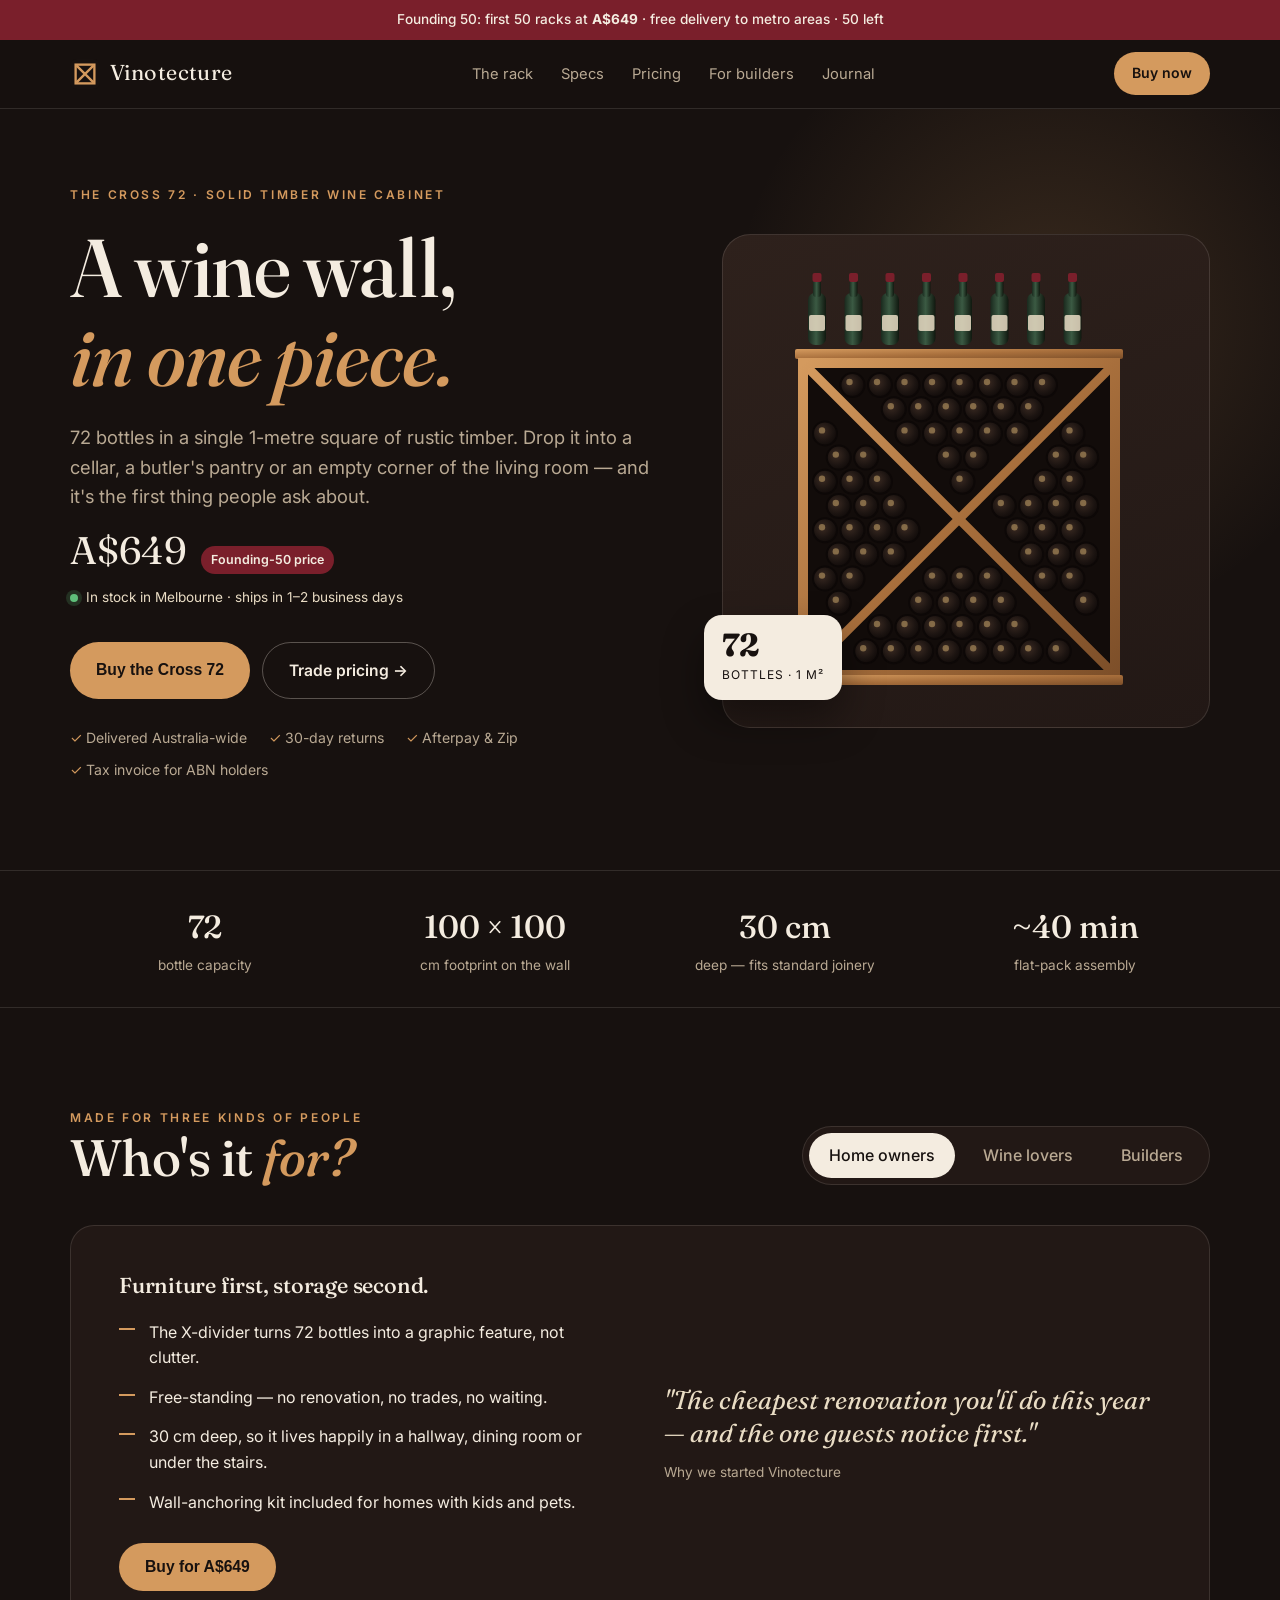
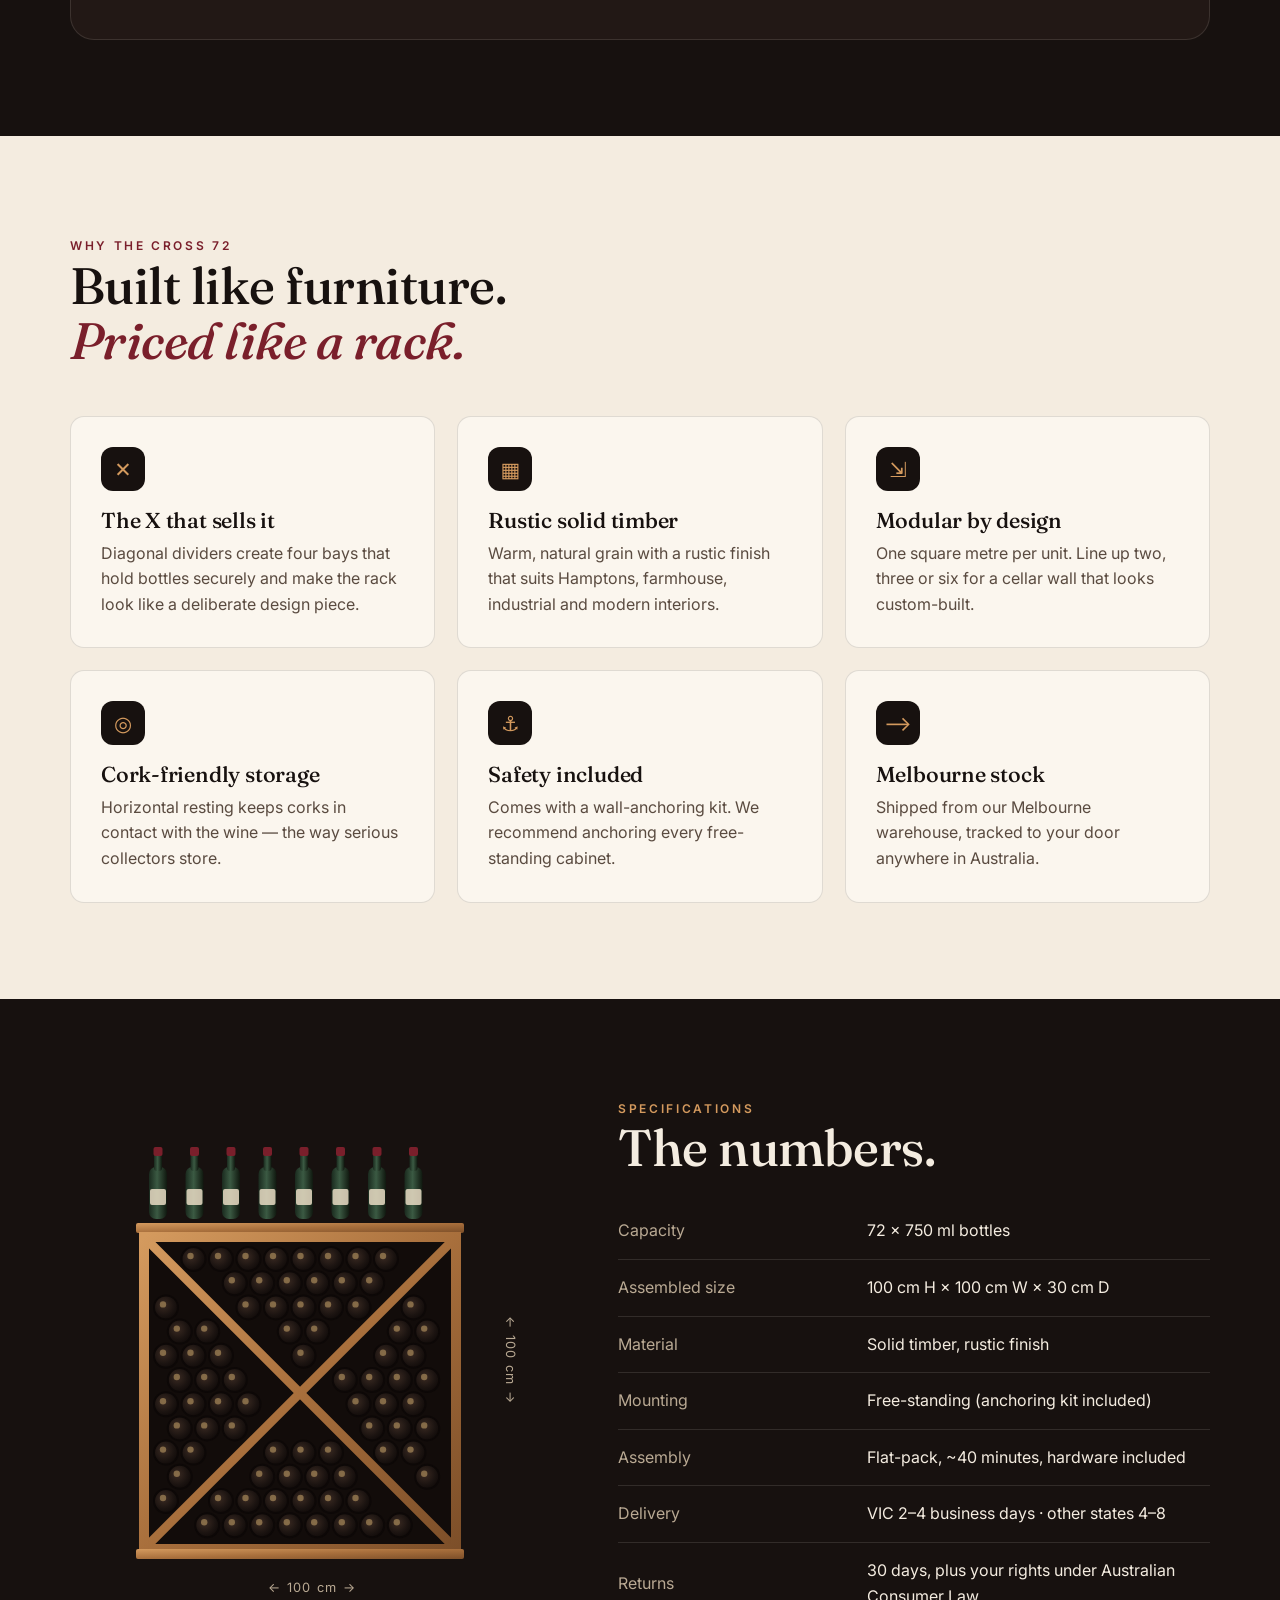
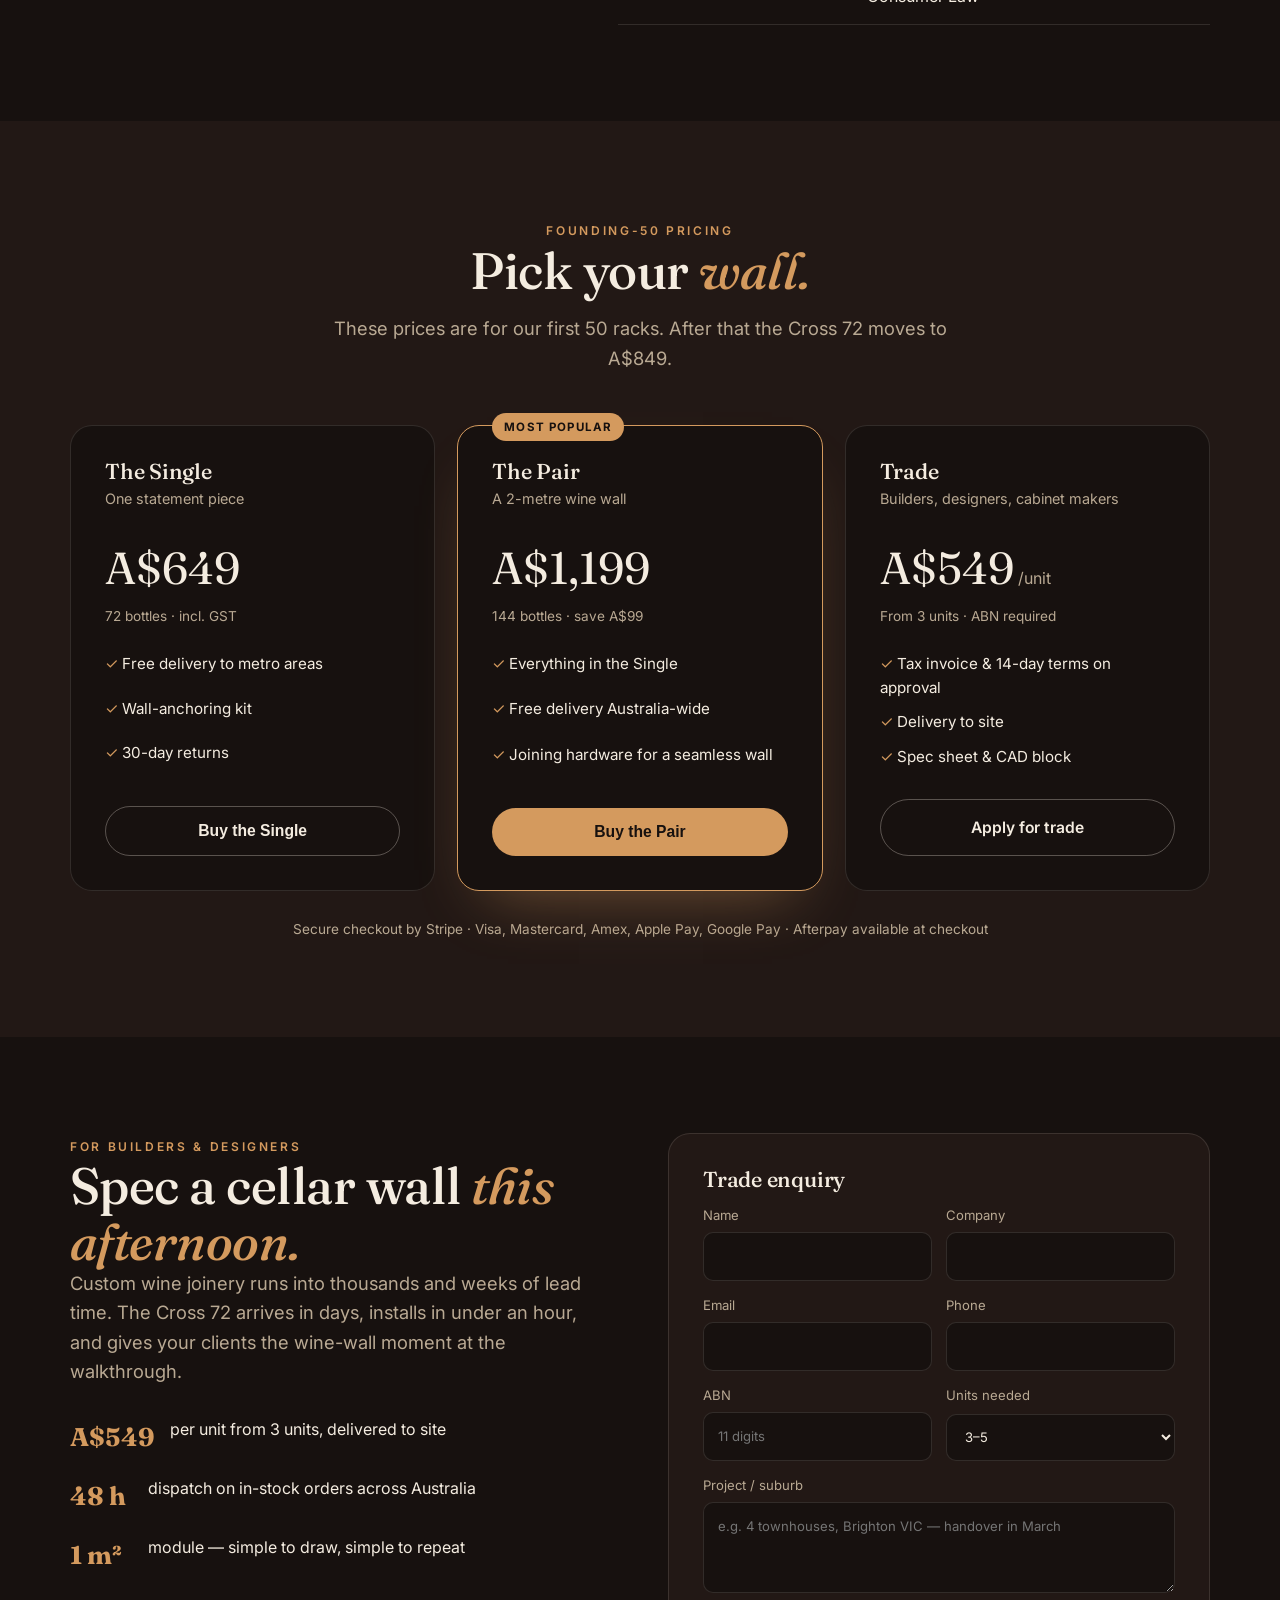
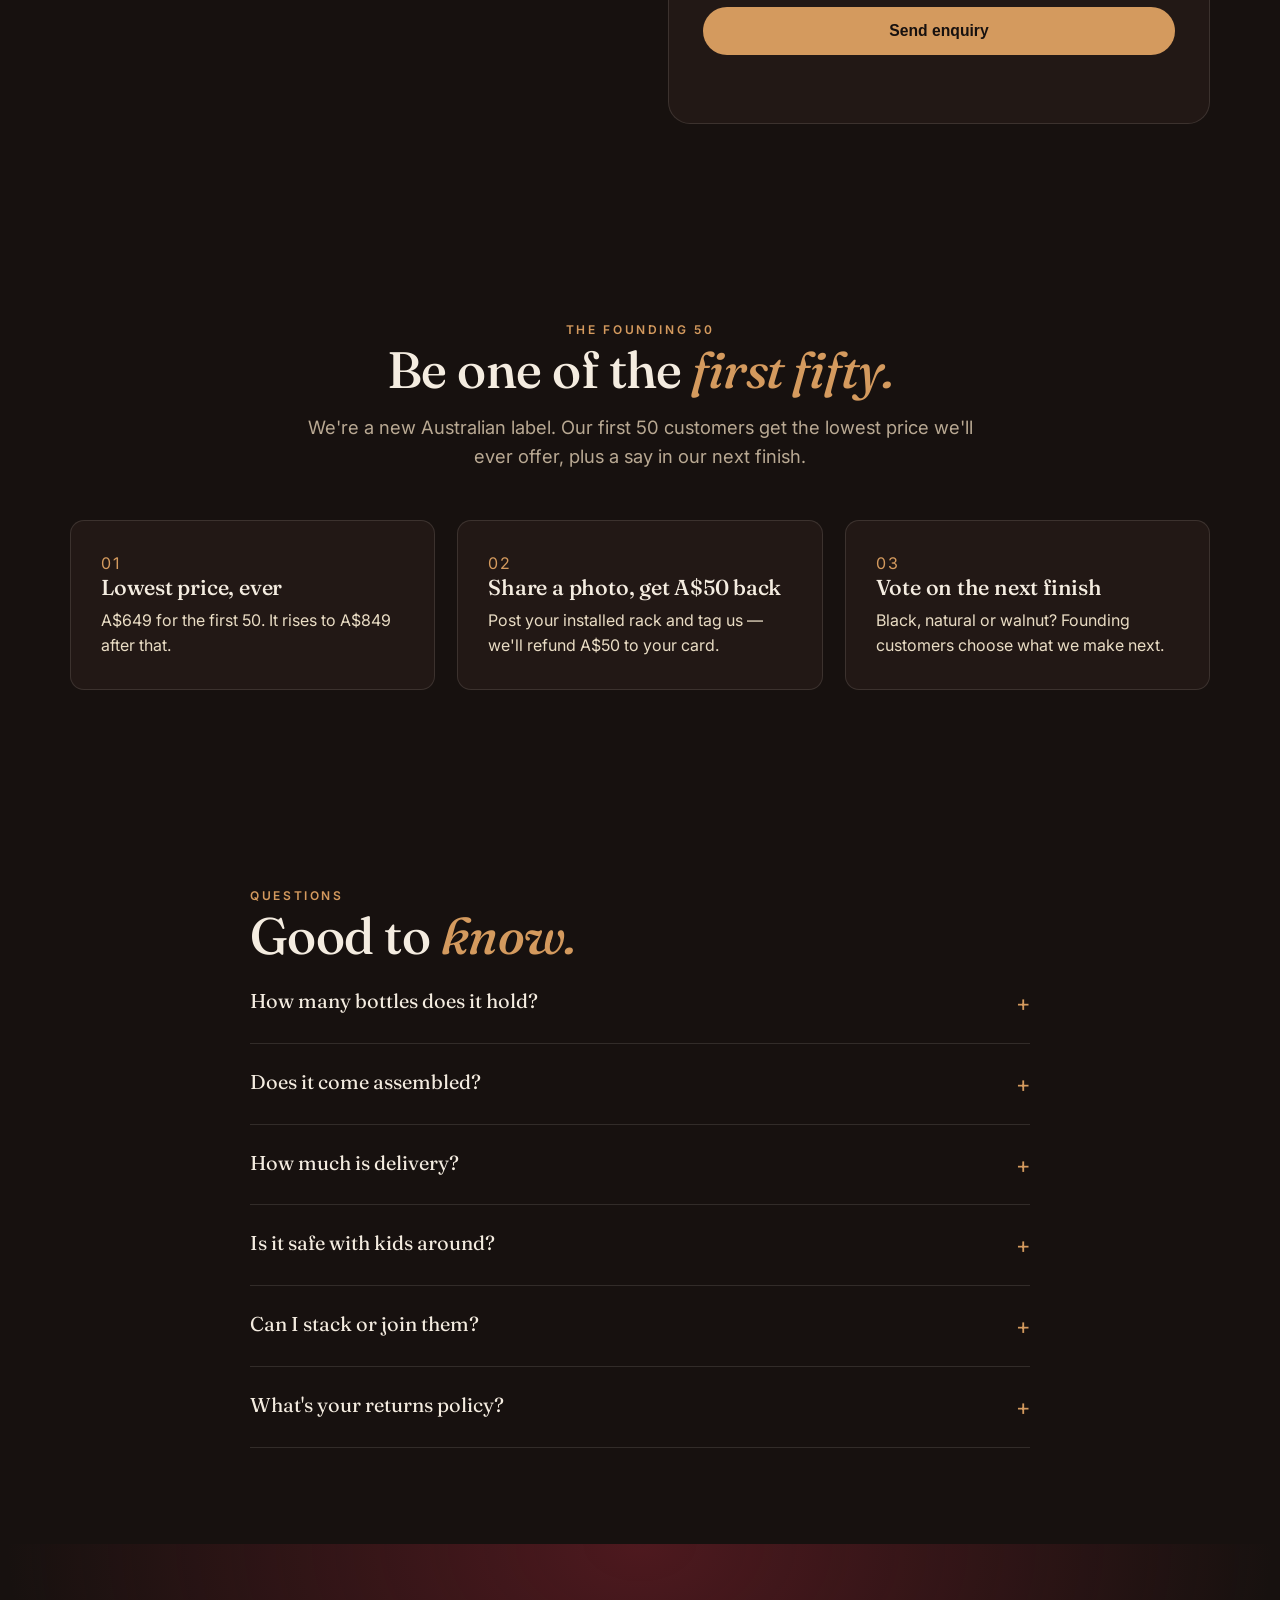
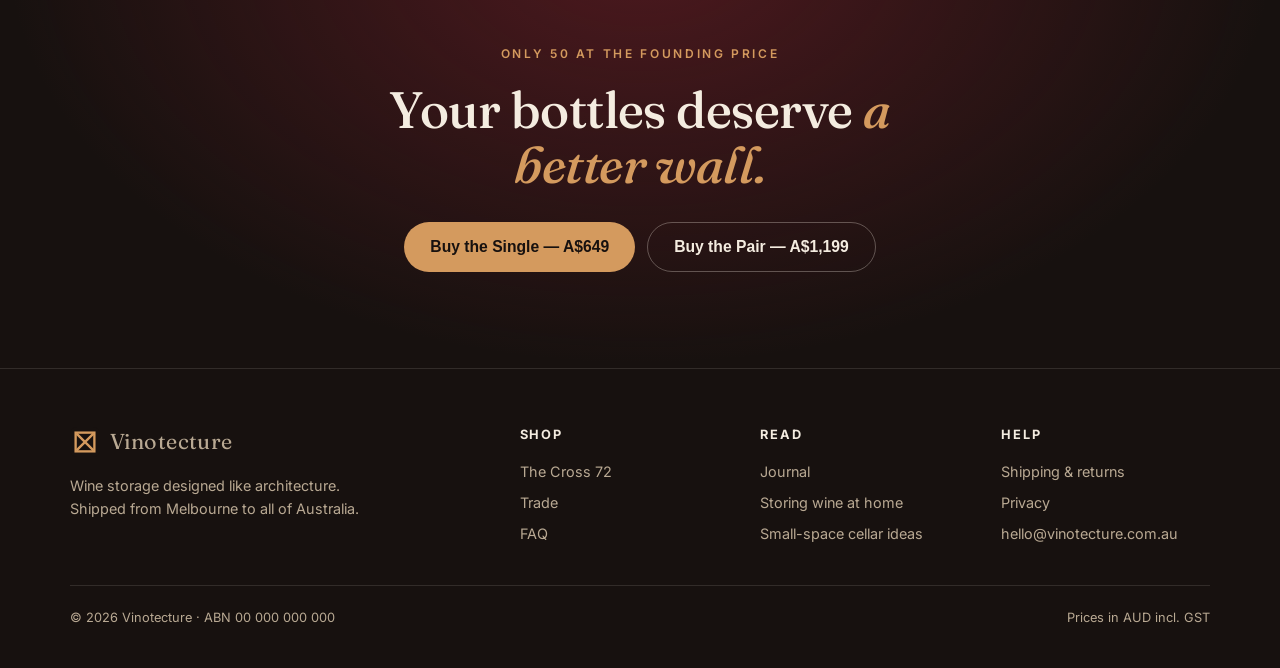
==== index.html @ 0ce308bf "Add files via upload" ====
<!doctype html>
<html lang="en-AU">
<head>
<meta charset="utf-8">
<meta name="viewport" content="width=device-width,initial-scale=1">
<title>72 Bottle Wine Rack Cabinet | The Cross 72 | Vinotecture Australia</title>
<meta name="description" content="The Cross 72: a solid timber 72-bottle wine rack cabinet, 100 × 100 cm. Free-standing, cellar-ready, delivered Australia-wide. Founding-50 price A$649. Trade pricing for builders.">
<link rel="canonical" href="https://vinotecture.com.au/">
<meta name="theme-color" content="#17110f">
<link rel="icon" href="assets/favicon.svg" type="image/svg+xml">

<!-- Open Graph / social -->
<meta property="og:type" content="product">
<meta property="og:site_name" content="Vinotecture">
<meta property="og:title" content="The Cross 72 — 72 Bottle Timber Wine Rack Cabinet">
<meta property="og:description" content="A statement wine wall in one piece. 72 bottles, 100 × 100 cm, delivered Australia-wide.">
<meta property="og:url" content="https://vinotecture.com.au/">
<meta property="og:image" content="https://vinotecture.com.au/assets/og-image.png">
<meta property="og:locale" content="en_AU">
<meta name="twitter:card" content="summary_large_image">

<link rel="preconnect" href="https://fonts.googleapis.com">
<link rel="preconnect" href="https://fonts.gstatic.com" crossorigin>
<link href="https://fonts.googleapis.com/css2?family=Fraunces:ital,opsz,wght@0,9..144,400;0,9..144,500;1,9..144,400&family=Inter:wght@400;500;600;700&display=swap" rel="stylesheet">
<link rel="stylesheet" href="css/styles.css">

<!-- Structured data: Product + Organization + FAQ (edit prices in one place: here and js/main.js) -->
<script type="application/ld+json">
{
  "@context":"https://schema.org",
  "@graph":[
    {"@type":"Organization","@id":"https://vinotecture.com.au/#org","name":"Vinotecture","url":"https://vinotecture.com.au/","logo":"https://vinotecture.com.au/assets/favicon.svg","email":"hello@vinotecture.com.au","areaServed":"AU"},
    {"@type":"Product","name":"The Cross 72 — 72 Bottle Timber Wine Rack Cabinet","image":["https://vinotecture.com.au/assets/og-image.png"],
     "description":"Free-standing solid timber wine rack cabinet with X-divider display. Holds 72 bottles. 100 cm H × 100 cm W × 30 cm D.",
     "sku":"VT-X72-RUS","brand":{"@type":"Brand","name":"Vinotecture"},"material":"Solid timber","color":"Rustic",
     "offers":{"@type":"Offer","url":"https://vinotecture.com.au/","priceCurrency":"AUD","price":"649.00","availability":"https://schema.org/InStock","itemCondition":"https://schema.org/NewCondition","seller":{"@id":"https://vinotecture.com.au/#org"},
       "shippingDetails":{"@type":"OfferShippingDetails","shippingDestination":{"@type":"DefinedRegion","addressCountry":"AU"}},
       "hasMerchantReturnPolicy":{"@type":"MerchantReturnPolicy","applicableCountry":"AU","returnPolicyCategory":"https://schema.org/MerchantReturnFiniteReturnWindow","merchantReturnDays":30}}},
    {"@type":"FAQPage","mainEntity":[
      {"@type":"Question","name":"How many bottles does the Cross 72 hold?","acceptedAnswer":{"@type":"Answer","text":"72 standard 750 ml bottles: four triangular bays inside the X divider, plus a display row along the top."}},
      {"@type":"Question","name":"Does it come assembled?","acceptedAnswer":{"@type":"Answer","text":"It ships flat-packed with all hardware and takes about 30–45 minutes with a screwdriver. Assembly is available in Melbourne metro."}},
      {"@type":"Question","name":"Do you offer trade pricing for builders?","acceptedAnswer":{"@type":"Answer","text":"Yes. Builders, designers and cabinet makers with an ABN get trade pricing from 3 units, tax invoices and site delivery."}}
    ]}
  ]
}
</script>
</head>
<body>

<div class="announce">Founding 50: first 50 racks at <strong>A$649</strong> · free delivery to metro areas · <span data-left>50</span> left</div>

<nav class="nav" aria-label="Main">
  <div class="wrap">
    <a class="logo" href="./"><img src="assets/favicon.svg" alt="" width="30" height="30">Vinotecture</a>
    <ul id="menu">
      <li><a href="#rack">The rack</a></li>
      <li><a href="#specs">Specs</a></li>
      <li><a href="#pricing">Pricing</a></li>
      <li><a href="#trade">For builders</a></li>
      <li><a href="journal/">Journal</a></li>
    </ul>
    <a href="#pricing" class="btn btn-primary btn-sm">Buy now</a>
    <button class="menu-btn" aria-controls="menu" aria-expanded="false">Menu</button>
  </div>
</nav>

<main>
<!-- HERO -->
<header class="hero">
  <div class="wrap">
    <div>
      <span class="eyebrow">The Cross 72 · Solid timber wine cabinet</span>
      <h1>A wine wall,<br><em>in one piece.</em></h1>
      <p class="lede">72 bottles in a single 1-metre square of rustic timber. Drop it into a cellar, a butler's pantry or an empty corner of the living room — and it's the first thing people ask about.</p>
      <div class="price-tag"><span class="now">A$649</span><span class="save">Founding-50 price</span></div>
      <p class="stock"><i></i> In stock in Melbourne · ships in 1–2 business days</p>
      <div class="cta-row">
        <button class="btn btn-primary" data-buy="single">Buy the Cross 72</button>
        <a class="btn btn-ghost" href="#trade">Trade pricing →</a>
      </div>
      <div class="trust"><span>Delivered Australia-wide</span><span>30-day returns</span><span>Afterpay &amp; Zip</span><span>Tax invoice for ABN holders</span></div>
    </div>
    <div class="hero-art">
      <div class="frame">
        <!-- Replace with your own product photo: assets/photos/hero.jpg (see README) -->
        <img src="assets/rack.svg" alt="The Cross 72 timber wine rack cabinet holding 72 bottles" width="400" height="420">
      </div>
      <div class="badge-72"><b>72</b><small>bottles · 1 m²</small></div>
    </div>
  </div>
</header>

<div class="strip">
  <div class="wrap">
    <div><b>72</b><span>bottle capacity</span></div>
    <div><b>100 × 100</b><span>cm footprint on the wall</span></div>
    <div><b>30 cm</b><span>deep — fits standard joinery</span></div>
    <div><b>~40 min</b><span>flat-pack assembly</span></div>
  </div>
</div>

<!-- AUDIENCE -->
<section id="rack">
  <div class="wrap">
    <div class="audience-head reveal">
      <div>
        <span class="eyebrow">Made for three kinds of people</span>
        <h2>Who's it <em>for?</em></h2>
      </div>
      <div class="tabs" role="tablist">
        <button class="tab" role="tab" aria-selected="true" aria-controls="p-home" id="t-home">Home owners</button>
        <button class="tab" role="tab" aria-selected="false" aria-controls="p-wine" id="t-wine">Wine lovers</button>
        <button class="tab" role="tab" aria-selected="false" aria-controls="p-build" id="t-build">Builders</button>
      </div>
    </div>

    <div class="panel active reveal" role="tabpanel" id="p-home" aria-labelledby="t-home">
      <div>
        <h3>Furniture first, storage second.</h3>
        <ul>
          <li>The X-divider turns 72 bottles into a graphic feature, not clutter.</li>
          <li>Free-standing — no renovation, no trades, no waiting.</li>
          <li>30 cm deep, so it lives happily in a hallway, dining room or under the stairs.</li>
          <li>Wall-anchoring kit included for homes with kids and pets.</li>
        </ul>
        <button class="btn btn-primary" data-buy="single">Buy for A$649</button>
      </div>
      <p class="quote">"The cheapest renovation you'll do this year — and the one guests notice first."<small>Why we started Vinotecture</small></p>
    </div>

    <div class="panel reveal" role="tabpanel" id="p-wine" aria-labelledby="t-wine" hidden>
      <div>
        <h3>Store it properly. See it all at once.</h3>
        <ul>
          <li>Bottles rest on their side, keeping corks moist for cellaring.</li>
          <li>Four bays — sort by red, white, sparkling and "don't touch".</li>
          <li>Top display row for the bottles you're proud of.</li>
          <li>Open timber lets air move; no glass, no compressor, no noise.</li>
        </ul>
        <button class="btn btn-primary" data-buy="single">Buy for A$649</button>
      </div>
      <p class="quote">"A case a month fills it in six. Then you'll want the second one."<small>The Pair saves A$99 — see pricing</small></p>
    </div>

    <div class="panel reveal" role="tabpanel" id="p-build" aria-labelledby="t-build" hidden>
      <div>
        <h3>A cellar fit-out in a box.</h3>
        <ul>
          <li>Repeatable 1000 × 1000 × 300 mm module — easy to spec into plans.</li>
          <li>Stack side by side for a full cellar wall at a fraction of custom joinery.</li>
          <li>Trade pricing from 3 units, tax invoices, delivery to site.</li>
          <li>A finishing touch that helps display homes and listings stand out.</li>
        </ul>
        <a class="btn btn-primary" href="#trade">Get trade pricing</a>
      </div>
      <p class="quote">"Specs like a cabinet, installs like furniture."<small>1 module = 72 bottles · 3 modules ≈ 216-bottle cellar wall</small></p>
    </div>
  </div>
</section>

<!-- FEATURES -->
<section class="features">
  <div class="wrap">
    <div class="reveal">
      <span class="eyebrow">Why the Cross 72</span>
      <h2>Built like furniture.<br><em>Priced like a rack.</em></h2>
    </div>
    <div class="grid-3">
      <article class="card reveal"><div class="ico">✕</div><h3>The X that sells it</h3><p>Diagonal dividers create four bays that hold bottles securely and make the rack look like a deliberate design piece.</p></article>
      <article class="card reveal"><div class="ico">▦</div><h3>Rustic solid timber</h3><p>Warm, natural grain with a rustic finish that suits Hamptons, farmhouse, industrial and modern interiors.</p></article>
      <article class="card reveal"><div class="ico">⇲</div><h3>Modular by design</h3><p>One square metre per unit. Line up two, three or six for a cellar wall that looks custom-built.</p></article>
      <article class="card reveal"><div class="ico">◎</div><h3>Cork-friendly storage</h3><p>Horizontal resting keeps corks in contact with the wine — the way serious collectors store.</p></article>
      <article class="card reveal"><div class="ico">⚓</div><h3>Safety included</h3><p>Comes with a wall-anchoring kit. We recommend anchoring every free-standing cabinet.</p></article>
      <article class="card reveal"><div class="ico">⟶</div><h3>Melbourne stock</h3><p>Shipped from our Melbourne warehouse, tracked to your door anywhere in Australia.</p></article>
    </div>
  </div>
</section>

<!-- SPECS -->
<section class="specs" id="specs">
  <div class="wrap">
    <div class="dims reveal">
      <img src="assets/rack.svg" alt="Cross 72 dimensions: 100 cm high, 100 cm wide, 30 cm deep" width="400" height="420" loading="lazy">
      <span class="w">← 100 cm →</span><span class="h">← 100 cm →</span>
    </div>
    <div class="reveal">
      <span class="eyebrow">Specifications</span>
      <h2>The numbers.</h2>
      <table class="spec-table">
        <tr><th>Capacity</th><td>72 × 750 ml bottles</td></tr>
        <tr><th>Assembled size</th><td>100 cm H × 100 cm W × 30 cm D</td></tr>
        <tr><th>Material</th><td>Solid timber, rustic finish</td></tr>
        <tr><th>Mounting</th><td>Free-standing (anchoring kit included)</td></tr>
        <tr><th>Assembly</th><td>Flat-pack, ~40 minutes, hardware included</td></tr>
        <tr><th>Delivery</th><td>VIC 2–4 business days · other states 4–8</td></tr>
        <tr><th>Returns</th><td>30 days, plus your rights under Australian Consumer Law</td></tr>
      </table>
    </div>
  </div>
</section>

<!-- PRICING -->
<section class="pricing" id="pricing">
  <div class="wrap">
    <div class="center reveal">
      <span class="eyebrow">Founding-50 pricing</span>
      <h2>Pick your <em>wall.</em></h2>
      <p class="lede">These prices are for our first 50 racks. After that the Cross 72 moves to A$849.</p>
    </div>
    <div class="tiers">
      <div class="tier reveal">
        <h3>The Single</h3><p class="who">One statement piece</p>
        <div class="amt">A$649</div><p class="per">72 bottles · incl. GST</p>
        <ul><li>Free delivery to metro areas</li><li>Wall-anchoring kit</li><li>30-day returns</li></ul>
        <button class="btn btn-ghost" data-buy="single">Buy the Single</button>
      </div>
      <div class="tier hot reveal">
        <span class="flag">Most popular</span>
        <h3>The Pair</h3><p class="who">A 2-metre wine wall</p>
        <div class="amt">A$1,199</div><p class="per">144 bottles · save A$99</p>
        <ul><li>Everything in the Single</li><li>Free delivery Australia-wide</li><li>Joining hardware for a seamless wall</li></ul>
        <button class="btn btn-primary" data-buy="pair">Buy the Pair</button>
      </div>
      <div class="tier reveal">
        <h3>Trade</h3><p class="who">Builders, designers, cabinet makers</p>
        <div class="amt">A$549<small> /unit</small></div><p class="per">From 3 units · ABN required</p>
        <ul><li>Tax invoice &amp; 14-day terms on approval</li><li>Delivery to site</li><li>Spec sheet &amp; CAD block</li></ul>
        <a class="btn btn-ghost" href="#trade">Apply for trade</a>
      </div>
    </div>
    <p class="center pay-note">Secure checkout by Stripe · Visa, Mastercard, Amex, Apple Pay, Google Pay · Afterpay available at checkout</p>
  </div>
</section>

<!-- TRADE -->
<section class="trade" id="trade">
  <div class="wrap">
    <div class="reveal">
      <span class="eyebrow">For builders &amp; designers</span>
      <h2>Spec a cellar wall <em>this afternoon.</em></h2>
      <p class="lede">Custom wine joinery runs into thousands and weeks of lead time. The Cross 72 arrives in days, installs in under an hour, and gives your clients the wine-wall moment at the walkthrough.</p>
      <div class="perks">
        <div class="perk"><b>A$549</b><p>per unit from 3 units, delivered to site</p></div>
        <div class="perk"><b>48 h</b><p>dispatch on in-stock orders across Australia</p></div>
        <div class="perk"><b>1 m²</b><p>module — simple to draw, simple to repeat</p></div>
      </div>
    </div>
    <form class="lead reveal" id="trade-form" data-endpoint="FORMSPREE_ENDPOINT_HERE">
      <h3>Trade enquiry</h3>
      <div class="row-2">
        <label>Name<input name="name" required autocomplete="name"></label>
        <label>Company<input name="company" required autocomplete="organization"></label>
      </div>
      <div class="row-2">
        <label>Email<input type="email" name="email" required autocomplete="email"></label>
        <label>Phone<input type="tel" name="phone" autocomplete="tel"></label>
      </div>
      <div class="row-2">
        <label>ABN<input name="abn" inputmode="numeric" placeholder="11 digits"></label>
        <label>Units needed
          <select name="units"><option>3–5</option><option>6–10</option><option>11–20</option><option>20+</option></select>
        </label>
      </div>
      <label>Project / suburb<textarea name="project" rows="3" placeholder="e.g. 4 townhouses, Brighton VIC — handover in March"></textarea></label>
      <input type="text" name="_gotcha" style="display:none" tabindex="-1" autocomplete="off">
      <button class="btn btn-primary" type="submit">Send enquiry</button>
      <p class="form-msg" role="status"></p>
    </form>
  </div>
</section>

<!-- FOUNDING 50 (swap for real reviews once you have them — never use made-up ones) -->
<section class="reviews">
  <div class="wrap">
    <div class="center reveal">
      <span class="eyebrow">The Founding 50</span>
      <h2>Be one of the <em>first fifty.</em></h2>
      <p class="lede">We're a new Australian label. Our first 50 customers get the lowest price we'll ever offer, plus a say in our next finish.</p>
    </div>
    <div class="grid-3">
      <div class="card reveal"><div class="stars">01</div><h3>Lowest price, ever</h3><p>A$649 for the first 50. It rises to A$849 after that.</p></div>
      <div class="card reveal"><div class="stars">02</div><h3>Share a photo, get A$50 back</h3><p>Post your installed rack and tag us — we'll refund A$50 to your card.</p></div>
      <div class="card reveal"><div class="stars">03</div><h3>Vote on the next finish</h3><p>Black, natural or walnut? Founding customers choose what we make next.</p></div>
    </div>
  </div>
</section>

<!-- FAQ -->
<section class="faq" id="faq">
  <div class="wrap">
    <div class="reveal"><span class="eyebrow">Questions</span><h2>Good to <em>know.</em></h2></div>
    <details><summary>How many bottles does it hold?</summary><p>72 standard 750 ml bottles: four triangular bays inside the X divider, plus a display row along the top. Champagne and magnum bottles fit in the larger bay positions.</p></details>
    <details><summary>Does it come assembled?</summary><p>It ships flat-packed with all hardware and takes about 30–45 minutes with a screwdriver. Assembly is available in Melbourne metro — ask us.</p></details>
    <details><summary>How much is delivery?</summary><p>Free to metro areas on the Single, and free Australia-wide on the Pair. Regional delivery for a Single is quoted at checkout. VIC orders usually arrive in 2–4 business days, other states in 4–8.</p></details>
    <details><summary>Is it safe with kids around?</summary><p>Every rack includes a wall-anchoring kit. Like any tall free-standing furniture, please anchor it to the wall.</p></details>
    <details><summary>Can I stack or join them?</summary><p>Yes — set them side by side to build a continuous wall. The Pair includes joining hardware.</p></details>
    <details><summary>What's your returns policy?</summary><p>30 days for change of mind (unused, in original packaging). Your rights under the Australian Consumer Law always apply. See <a href="shipping-returns.html">shipping &amp; returns</a>.</p></details>
  </div>
</section>

<!-- FINAL CTA -->
<section class="final">
  <div class="wrap">
    <span class="eyebrow">Only <span data-left>50</span> at the founding price</span>
    <h2>Your bottles deserve <em>a better wall.</em></h2>
    <div class="cta-row">
      <button class="btn btn-primary" data-buy="single">Buy the Single — A$649</button>
      <button class="btn btn-ghost" data-buy="pair">Buy the Pair — A$1,199</button>
    </div>
  </div>
</section>
</main>

<footer>
  <div class="wrap">
    <div class="foot">
      <div>
        <a class="logo" href="./"><img src="assets/favicon.svg" alt="" width="30" height="30">Vinotecture</a>
        <p style="margin-top:14px;max-width:36ch">Wine storage designed like architecture. Shipped from Melbourne to all of Australia.</p>
      </div>
      <div><h4>Shop</h4><ul><li><a href="#pricing">The Cross 72</a></li><li><a href="#trade">Trade</a></li><li><a href="#faq">FAQ</a></li></ul></div>
      <div><h4>Read</h4><ul><li><a href="journal/">Journal</a></li><li><a href="journal/how-to-store-wine-at-home-australia.html">Storing wine at home</a></li><li><a href="journal/wine-cellar-ideas-small-spaces.html">Small-space cellar ideas</a></li></ul></div>
      <div><h4>Help</h4><ul><li><a href="shipping-returns.html">Shipping &amp; returns</a></li><li><a href="privacy.html">Privacy</a></li><li><a href="mailto:hello@vinotecture.com.au">hello@vinotecture.com.au</a></li></ul></div>
    </div>
    <div class="legal"><span>© <span data-year>2026</span> Vinotecture · ABN 00 000 000 000</span><span>Prices in AUD incl. GST</span></div>
  </div>
</footer>

<div class="buybar" aria-hidden="true"><div><b>A$649</b><br><small style="color:var(--muted)">The Cross 72 · 72 bottles</small></div><button class="btn btn-primary btn-sm" data-buy="single">Buy now</button></div>

<script src="js/main.js" defer></script>
</body>
</html>
---- css/styles.css ----
/* Vinotecture — cellar-dark, timber-warm */
:root{
  --ink:#17110f; --ink-2:#221815; --ink-3:#2e211c;
  --cream:#f4ece0; --cream-2:#e9dcc4; --muted:#b9a993;
  --timber:#d49a5e; --timber-2:#a86f3c; --wine:#7a1f2b; --wine-2:#9e2c3b;
  --line:rgba(244,236,224,.12);
  --radius:14px; --max:1180px;
  --serif:"Fraunces",Georgia,serif; --sans:"Inter",system-ui,-apple-system,sans-serif;
}
*{box-sizing:border-box;margin:0;padding:0}
html{scroll-behavior:smooth}
body{background:var(--ink);color:var(--cream);font-family:var(--sans);line-height:1.6;-webkit-font-smoothing:antialiased;overflow-x:hidden}
img{max-width:100%;display:block}
a{color:inherit}
.wrap{max-width:var(--max);margin:0 auto;padding:0 20px}
.eyebrow{font-size:.75rem;letter-spacing:.22em;text-transform:uppercase;color:var(--timber);font-weight:600}
h1,h2,h3{font-family:var(--serif);font-weight:500;line-height:1.08;letter-spacing:-.01em}
h1{font-size:clamp(2.6rem,6.4vw,5.2rem)}
h2{font-size:clamp(2rem,4vw,3.2rem)}
h3{font-size:1.35rem}
em{font-style:italic;color:var(--timber)}
.lede{font-size:1.15rem;color:var(--muted);max-width:56ch}
section{padding:96px 0}

/* Announcement + nav */
.announce{background:var(--wine);text-align:center;font-size:.85rem;padding:9px 16px;font-weight:500}
.nav{position:sticky;top:0;z-index:50;background:rgba(23,17,15,.86);backdrop-filter:blur(12px);border-bottom:1px solid var(--line)}
.nav .wrap{display:flex;align-items:center;justify-content:space-between;height:68px;gap:16px}
.logo{display:flex;align-items:center;gap:10px;text-decoration:none;font-family:var(--serif);font-size:1.35rem;letter-spacing:.02em}
.logo img{width:30px;height:30px}
.nav ul{display:flex;gap:28px;list-style:none}
.nav ul a{text-decoration:none;font-size:.92rem;color:var(--muted)}
.nav ul a:hover{color:var(--cream)}
.menu-btn{display:none;background:none;border:1px solid var(--line);color:var(--cream);border-radius:8px;padding:8px 12px;font:inherit}

/* Buttons */
.btn{display:inline-flex;align-items:center;justify-content:center;gap:8px;padding:15px 26px;border-radius:999px;font-weight:600;font-size:.98rem;text-decoration:none;border:0;cursor:pointer;transition:transform .15s,background .2s}
.btn:hover{transform:translateY(-1px)}
.btn-primary{background:var(--timber);color:var(--ink)}
.btn-primary:hover{background:#e3ab70}
.btn-ghost{background:transparent;color:var(--cream);border:1px solid rgba(244,236,224,.3)}
.btn-ghost:hover{border-color:var(--cream)}
.btn-sm{padding:10px 18px;font-size:.88rem}

/* Hero */
.hero{padding:72px 0 88px;position:relative;overflow:hidden}
.hero::before{content:"";position:absolute;inset:-20% -10% auto auto;width:720px;height:720px;background:radial-gradient(circle,rgba(212,154,94,.18),transparent 62%);pointer-events:none}
.hero .wrap{display:grid;grid-template-columns:1.1fr .9fr;gap:56px;align-items:center}
.hero h1{margin:18px 0 22px}
.hero .cta-row{display:flex;flex-wrap:wrap;gap:12px;margin:32px 0 28px}
.price-tag{display:flex;align-items:baseline;gap:14px;margin-top:8px}
.price-tag .now{font-family:var(--serif);font-size:2.4rem}
.price-tag .was{color:var(--muted);text-decoration:line-through}
.price-tag .save{background:var(--wine);color:var(--cream);font-size:.78rem;padding:4px 10px;border-radius:999px;font-weight:600}
.trust{display:flex;flex-wrap:wrap;gap:10px 22px;font-size:.88rem;color:var(--muted)}
.trust span::before{content:"✓ ";color:var(--timber)}
.hero-art{position:relative}
.hero-art .frame{background:linear-gradient(160deg,var(--ink-3),var(--ink-2));border:1px solid var(--line);border-radius:28px;padding:36px}
.badge-72{position:absolute;left:-18px;bottom:28px;background:var(--cream);color:var(--ink);border-radius:18px;padding:14px 18px;box-shadow:0 20px 40px rgba(0,0,0,.4)}
.badge-72 b{font-family:var(--serif);font-size:2rem;display:block;line-height:1}
.badge-72 small{font-size:.75rem;letter-spacing:.08em;text-transform:uppercase}
.stock{display:inline-flex;align-items:center;gap:8px;font-size:.85rem;color:var(--cream-2);margin-top:6px}
.stock i{width:8px;height:8px;border-radius:50%;background:#5fbf7a;box-shadow:0 0 0 4px rgba(95,191,122,.18)}

/* Stats strip */
.strip{border-top:1px solid var(--line);border-bottom:1px solid var(--line);padding:30px 0}
.strip .wrap{display:grid;grid-template-columns:repeat(4,1fr);gap:20px;text-align:center}
.strip b{font-family:var(--serif);font-size:2rem;font-weight:500;display:block}
.strip span{color:var(--muted);font-size:.85rem}

/* Audience tabs */
.audience-head{display:flex;justify-content:space-between;align-items:end;gap:30px;flex-wrap:wrap;margin-bottom:40px}
.tabs{display:flex;gap:8px;background:var(--ink-2);border:1px solid var(--line);border-radius:999px;padding:6px}
.tab{background:none;border:0;color:var(--muted);font:inherit;font-weight:500;padding:10px 20px;border-radius:999px;cursor:pointer}
.tab[aria-selected="true"]{background:var(--cream);color:var(--ink)}
.panel{display:none;grid-template-columns:1fr 1fr;gap:48px;align-items:center;background:var(--ink-2);border:1px solid var(--line);border-radius:24px;padding:48px}
.panel.active{display:grid}
.panel ul{list-style:none;margin:22px 0 28px;display:grid;gap:14px}
.panel li{padding-left:30px;position:relative}
.panel li::before{content:"";position:absolute;left:0;top:.55em;width:16px;height:2px;background:var(--timber)}
.panel .quote{font-family:var(--serif);font-size:1.6rem;line-height:1.3;font-style:italic;color:var(--cream-2)}
.panel .quote small{display:block;font-family:var(--sans);font-style:normal;font-size:.85rem;color:var(--muted);margin-top:14px}

/* Features */
.features{background:var(--cream);color:var(--ink)}
.features .eyebrow{color:var(--wine)}
.features em{color:var(--wine)}
.grid-3{display:grid;grid-template-columns:repeat(3,1fr);gap:22px;margin-top:48px}
.card{border:1px solid rgba(23,17,15,.12);border-radius:var(--radius);padding:30px;background:#fbf6ee}
.card .ico{width:44px;height:44px;border-radius:12px;background:var(--ink);color:var(--timber);display:grid;place-items:center;font-size:1.3rem;margin-bottom:18px}
.card p{color:#5a4b40;margin-top:8px}

/* Specs */
.specs .wrap{display:grid;grid-template-columns:.9fr 1.1fr;gap:64px;align-items:center}
.spec-table{width:100%;border-collapse:collapse;margin-top:28px}
.spec-table th,.spec-table td{padding:15px 0;border-bottom:1px solid var(--line);text-align:left;font-weight:400}
.spec-table th{color:var(--muted);width:42%}
.dims{position:relative;padding:30px 40px 40px 30px}
.dims .h,.dims .w{position:absolute;color:var(--muted);font-size:.8rem;letter-spacing:.1em}
.dims .w{bottom:6px;left:50%;transform:translateX(-50%)}
.dims .h{right:0;top:50%;transform:translateY(-50%) rotate(90deg)}

/* Pricing */
.pricing{background:var(--ink-2)}
.center{text-align:center}
.center .lede{margin:16px auto 0}
.tiers{display:grid;grid-template-columns:repeat(3,1fr);gap:22px;margin-top:52px}
.tier{background:var(--ink);border:1px solid var(--line);border-radius:22px;padding:34px;display:flex;flex-direction:column;position:relative}
.tier.hot{border-color:var(--timber);box-shadow:0 30px 60px -30px rgba(212,154,94,.45)}
.tier .flag{position:absolute;top:-13px;left:34px;background:var(--timber);color:var(--ink);font-size:.72rem;font-weight:700;letter-spacing:.1em;text-transform:uppercase;padding:5px 12px;border-radius:999px}
.tier h3{margin-bottom:4px}
.tier .who{color:var(--muted);font-size:.9rem}
.tier .amt{font-family:var(--serif);font-size:2.8rem;margin:22px 0 2px}
.tier .amt small{font-size:1rem;color:var(--muted);font-family:var(--sans)}
.tier .per{color:var(--muted);font-size:.85rem}
.tier ul{list-style:none;margin:24px 0 30px;display:grid;gap:10px;font-size:.95rem;flex:1}
.tier li::before{content:"✓  ";color:var(--timber)}
.pay-note{margin-top:28px;color:var(--muted);font-size:.85rem}

/* Trade */
.trade .wrap{display:grid;grid-template-columns:1fr 1fr;gap:56px;align-items:start}
form.lead{background:var(--ink-2);border:1px solid var(--line);border-radius:22px;padding:34px;display:grid;gap:14px}
.row-2{display:grid;grid-template-columns:1fr 1fr;gap:14px}
label{font-size:.82rem;color:var(--muted);display:grid;gap:6px}
input,select,textarea{background:var(--ink);border:1px solid var(--line);color:var(--cream);border-radius:10px;padding:13px 14px;font:inherit;width:100%}
input:focus,select:focus,textarea:focus{outline:2px solid var(--timber);outline-offset:1px}
.form-msg{font-size:.9rem;color:var(--timber);min-height:1.4em}
.perks{display:grid;gap:18px;margin-top:30px}
.perk{display:flex;gap:16px}
.perk b{font-family:var(--serif);font-size:1.6rem;color:var(--timber);min-width:62px}

/* Reviews */
.reviews .grid-3 .card{background:var(--ink-2);border-color:var(--line)}
.reviews .card p{color:var(--cream-2)}
.stars{color:var(--timber);letter-spacing:2px}
.reviewer{margin-top:16px;font-size:.85rem;color:var(--muted)}

/* FAQ */
.faq .wrap{max-width:820px}
details{border-bottom:1px solid var(--line);padding:22px 0}
summary{cursor:pointer;font-family:var(--serif);font-size:1.25rem;list-style:none;display:flex;justify-content:space-between;gap:20px}
summary::-webkit-details-marker{display:none}
summary::after{content:"+";color:var(--timber);font-family:var(--sans);font-size:1.4rem;transition:transform .2s}
details[open] summary::after{transform:rotate(45deg)}
details p{color:var(--muted);margin-top:12px}

/* Final CTA */
.final{background:radial-gradient(ellipse at top,rgba(122,31,43,.55),transparent 70%),var(--ink);text-align:center}
.final h2{max-width:16ch;margin:16px auto 22px}
.final .cta-row{justify-content:center;display:flex;gap:12px;flex-wrap:wrap;margin-top:30px}

/* Footer */
footer{border-top:1px solid var(--line);padding:56px 0 40px;color:var(--muted);font-size:.9rem}
.foot{display:grid;grid-template-columns:2fr 1fr 1fr 1fr;gap:32px}
footer h4{color:var(--cream);font-family:var(--sans);font-size:.8rem;letter-spacing:.14em;text-transform:uppercase;margin-bottom:14px}
footer ul{list-style:none;display:grid;gap:8px}
footer a{text-decoration:none}
footer a:hover{color:var(--cream)}
.legal{margin-top:40px;padding-top:22px;border-top:1px solid var(--line);font-size:.8rem;display:flex;justify-content:space-between;gap:16px;flex-wrap:wrap}

/* Sticky mobile buy bar */
.buybar{position:fixed;left:0;right:0;bottom:0;z-index:60;background:var(--ink-2);border-top:1px solid var(--line);padding:12px 16px;display:none;align-items:center;justify-content:space-between;gap:12px;transform:translateY(100%);transition:transform .25s}
.buybar.show{transform:none}
.buybar b{font-family:var(--serif);font-size:1.3rem}

/* Article pages */
.article{max-width:740px;margin:0 auto;padding:64px 20px 96px}
.article h1{font-size:clamp(2.2rem,5vw,3.4rem);margin:14px 0 20px}
.article h2{font-size:1.8rem;margin:44px 0 14px}
.article p,.article li{color:var(--cream-2);margin-bottom:14px}
.article ul,.article ol{padding-left:22px}
.article table{width:100%;border-collapse:collapse;margin:20px 0}
.article td,.article th{border-bottom:1px solid var(--line);padding:10px 6px;text-align:left}
.article .callout{background:var(--ink-2);border-left:3px solid var(--timber);padding:20px 24px;border-radius:8px;margin:28px 0}
.crumbs{font-size:.85rem;color:var(--muted)}
.crumbs a{color:var(--muted)}

/* Reveal */
.reveal{opacity:0;transform:translateY(18px);transition:opacity .6s ease,transform .6s ease}
.reveal.in{opacity:1;transform:none}
@media (prefers-reduced-motion:reduce){.reveal{opacity:1;transform:none;transition:none}html{scroll-behavior:auto}}

/* Responsive */
@media (max-width:960px){
  .hero .wrap,.specs .wrap,.trade .wrap,.panel,.panel.active{grid-template-columns:1fr}
  .grid-3,.tiers{grid-template-columns:1fr}
  .foot{grid-template-columns:1fr 1fr}
  .strip .wrap{grid-template-columns:repeat(2,1fr)}
  .hero-art{max-width:460px;margin:0 auto}
}
@media (max-width:720px){
  section{padding:68px 0}
  .nav ul{display:none;position:absolute;top:68px;left:0;right:0;flex-direction:column;gap:0;background:var(--ink);border-bottom:1px solid var(--line)}
  .nav ul.open{display:flex}
  .nav ul a{display:block;padding:16px 20px;border-top:1px solid var(--line)}
  .menu-btn{display:block}
  .nav .btn-sm{display:none}
  .panel,.panel.active{padding:28px}
  .tabs{width:100%;overflow-x:auto}
  .row-2{grid-template-columns:1fr}
  .badge-72{left:8px}
  .buybar{display:flex}
  body{padding-bottom:72px}
  .foot{grid-template-columns:1fr}
}
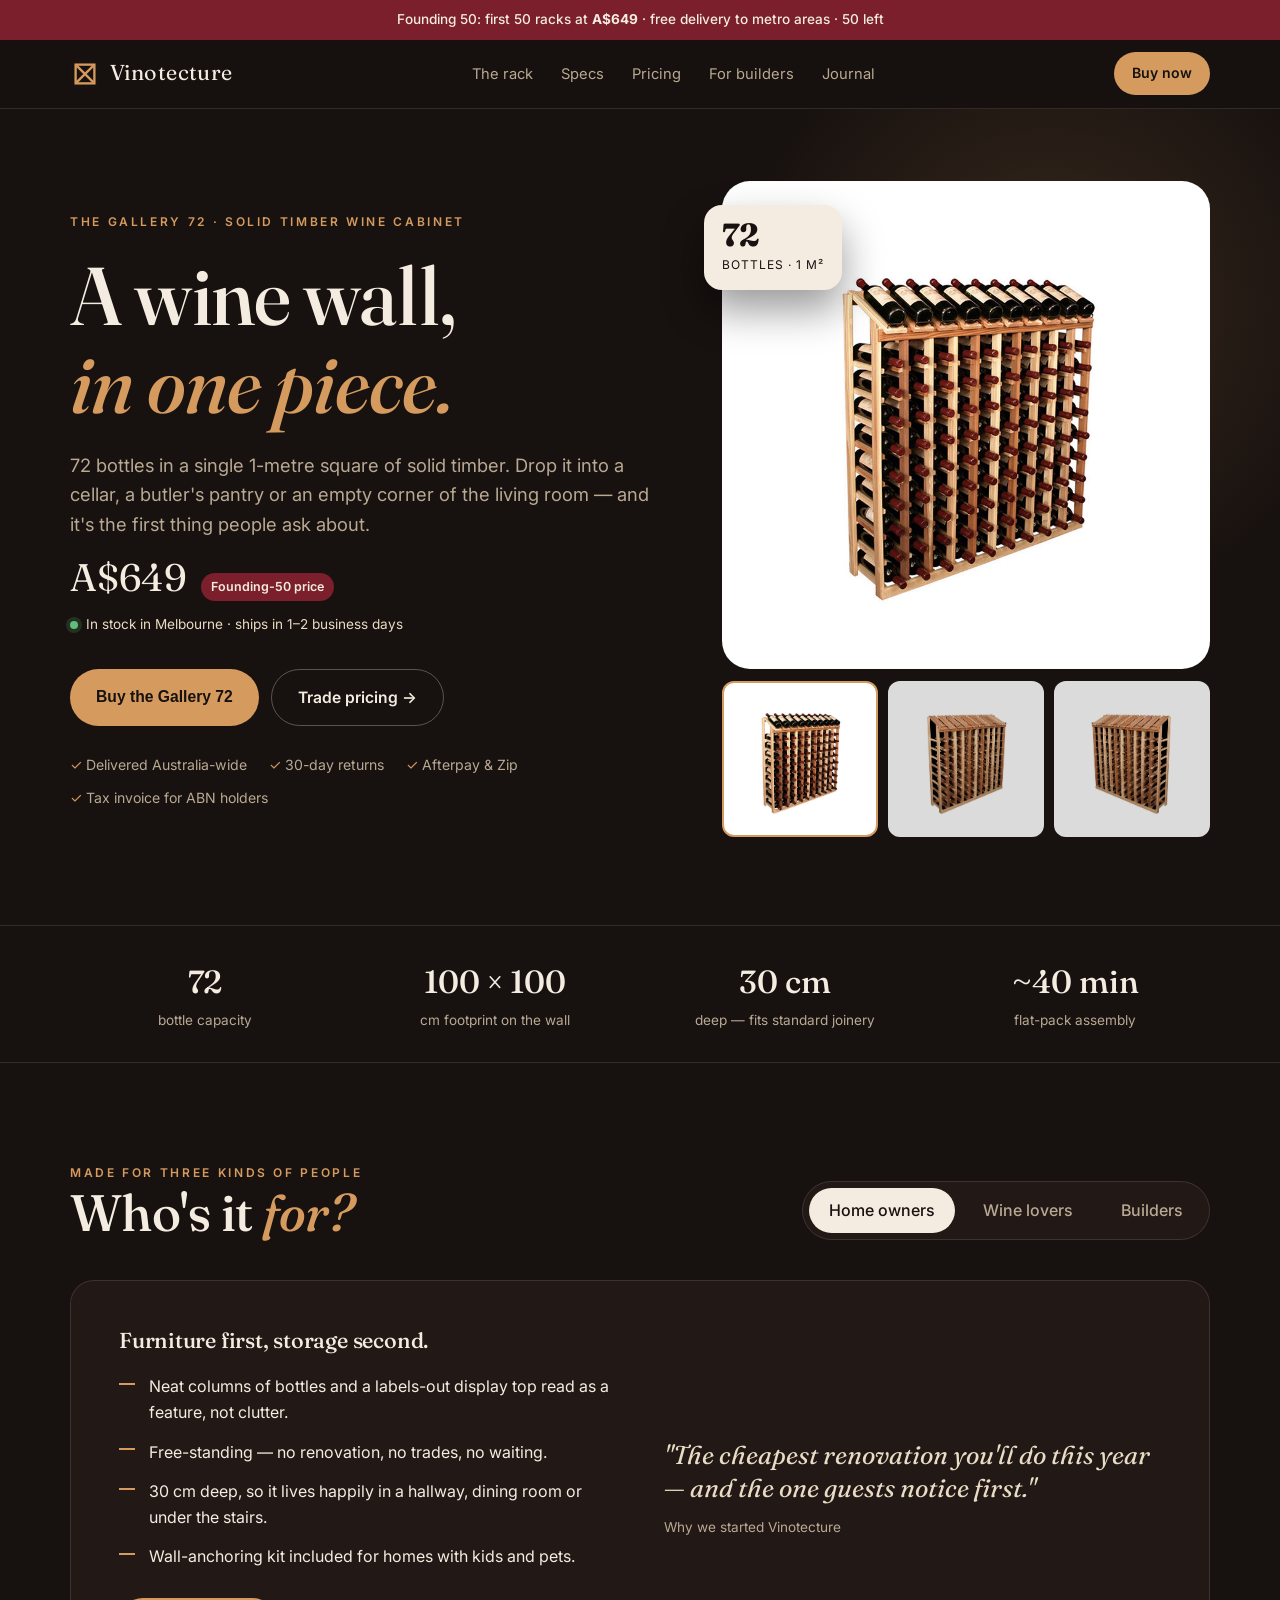
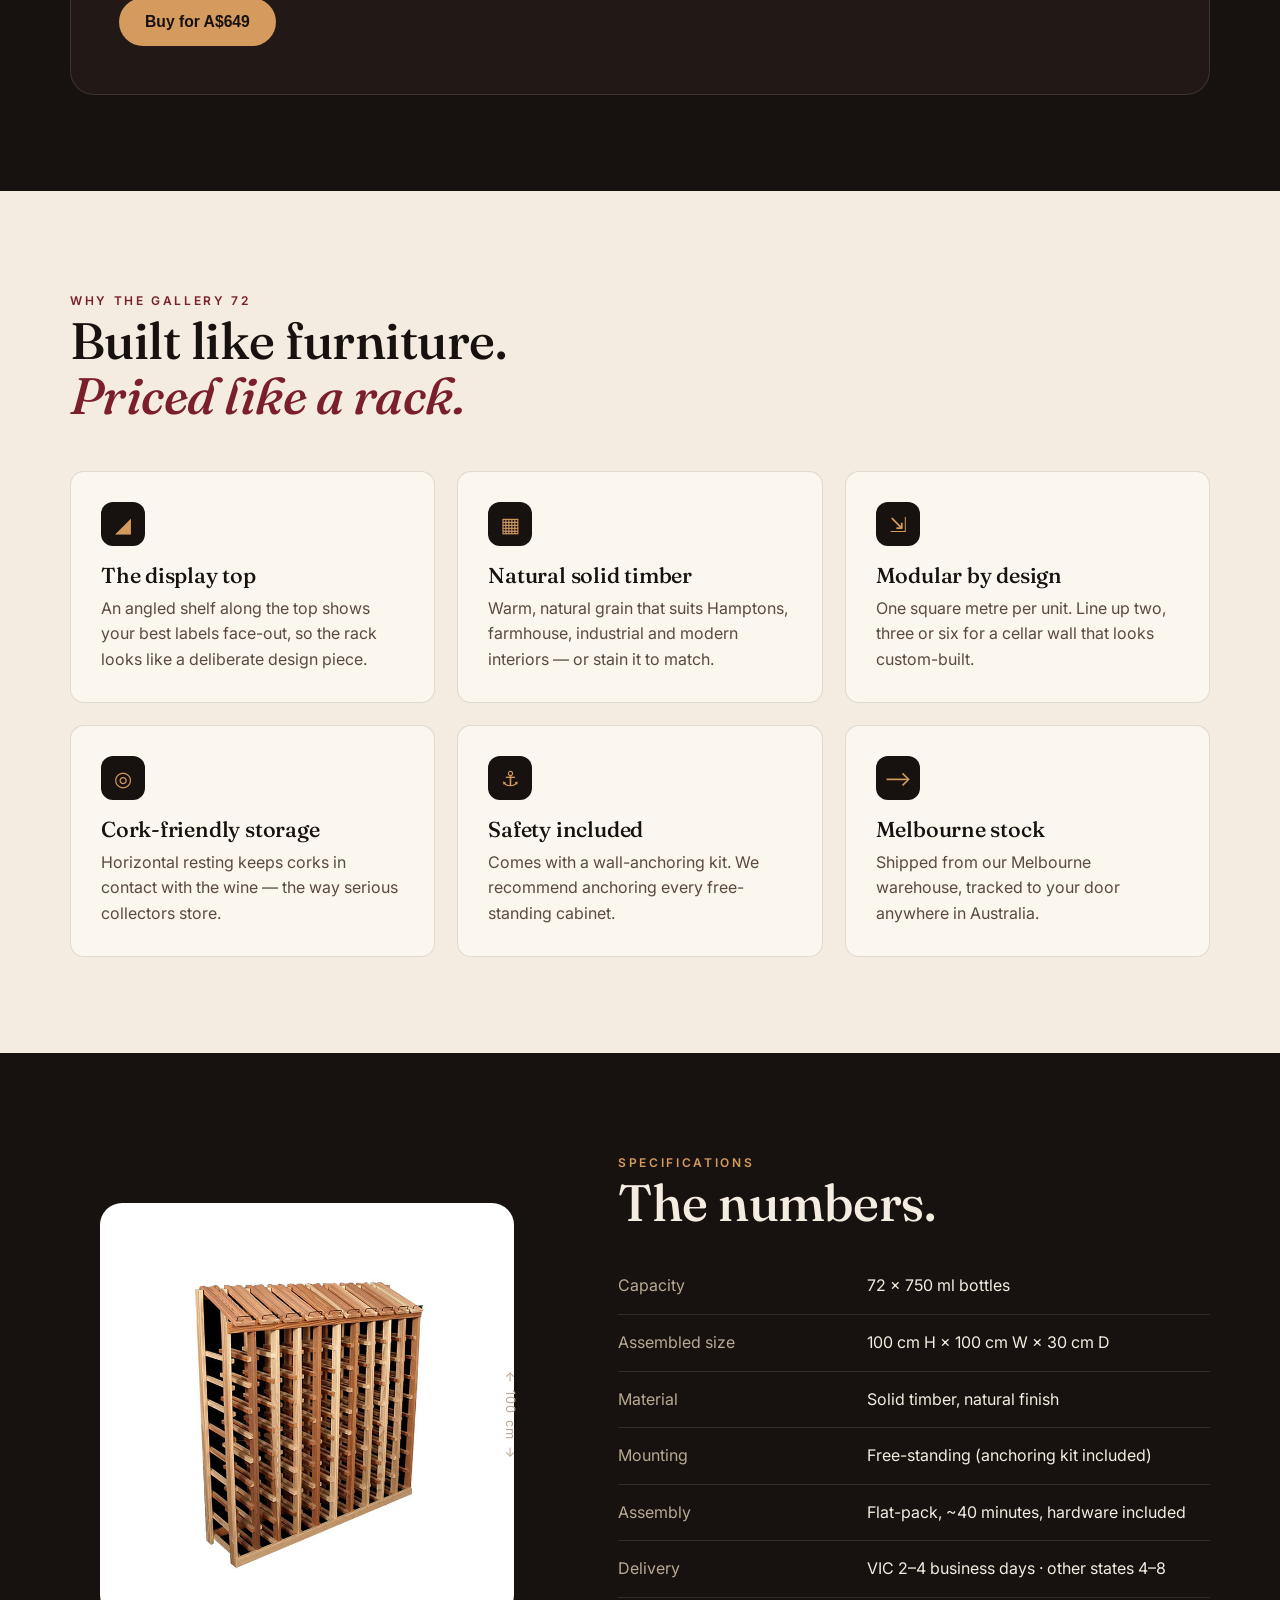
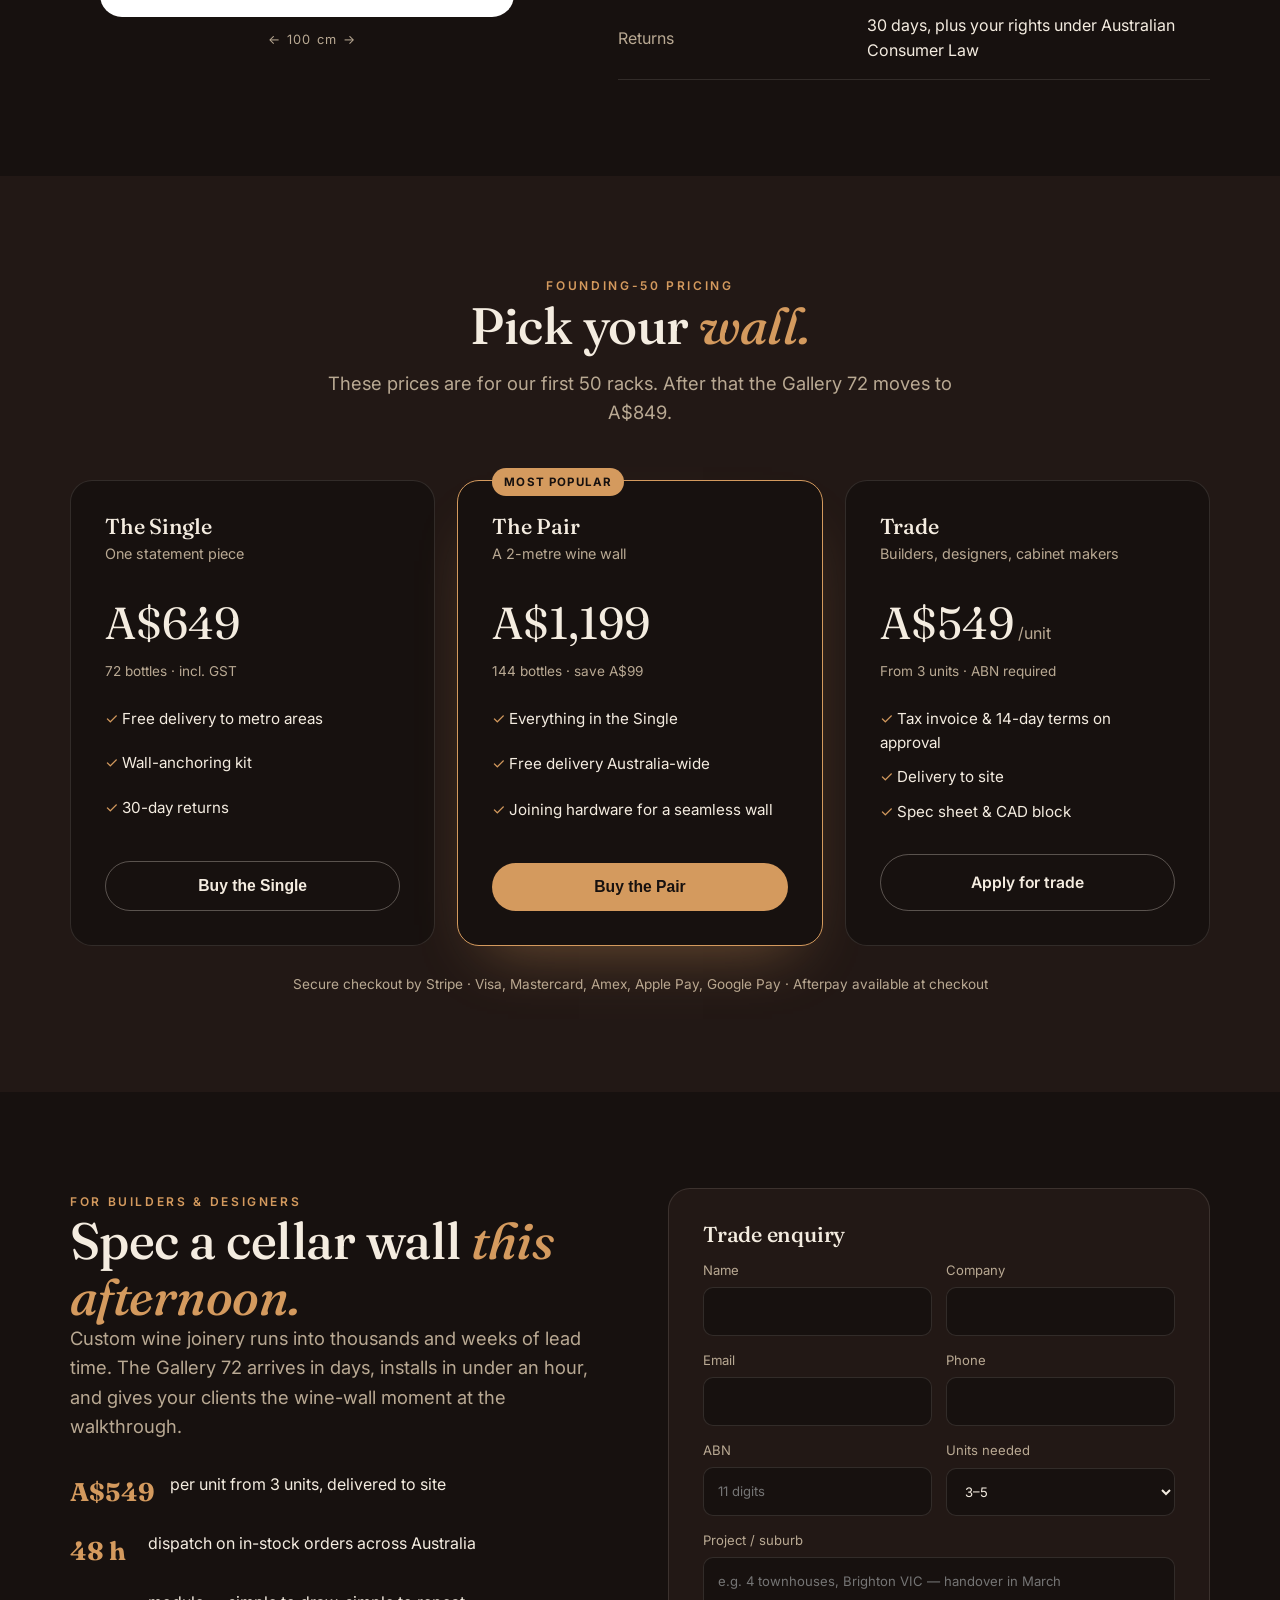
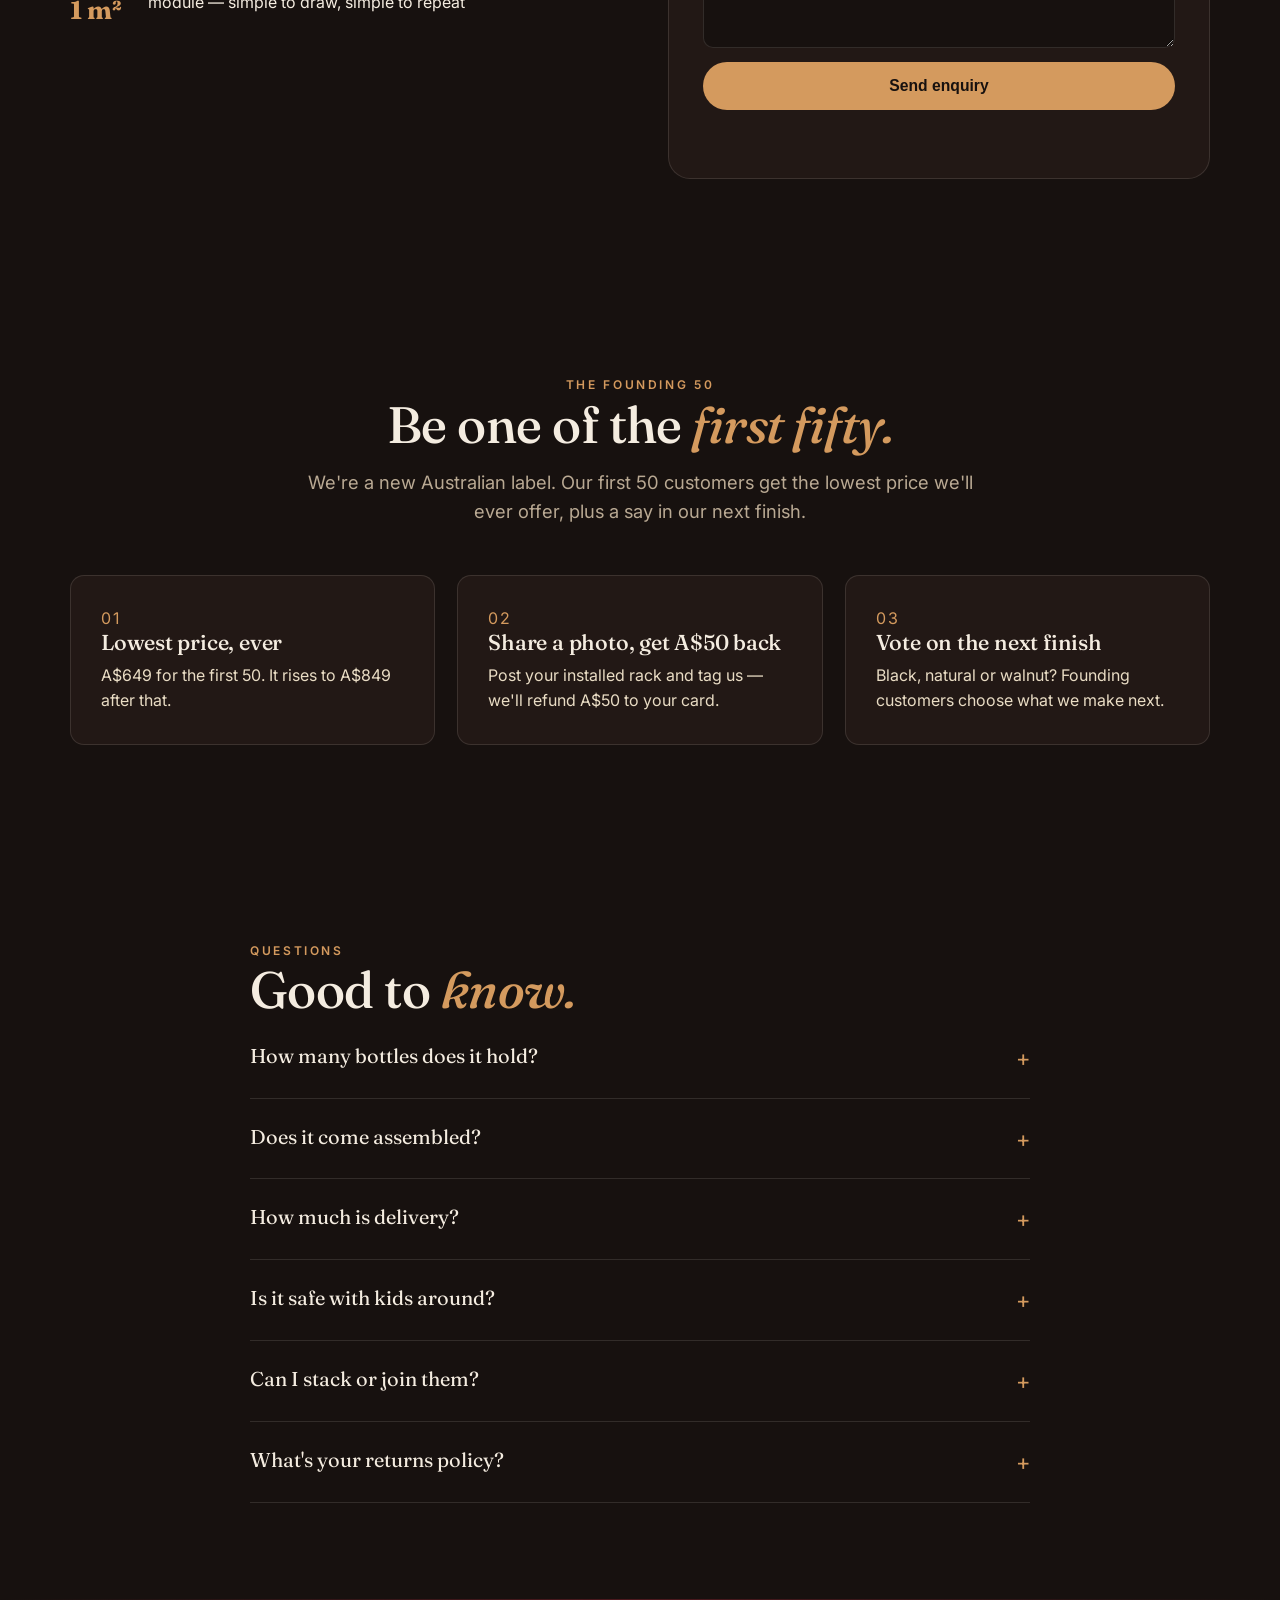
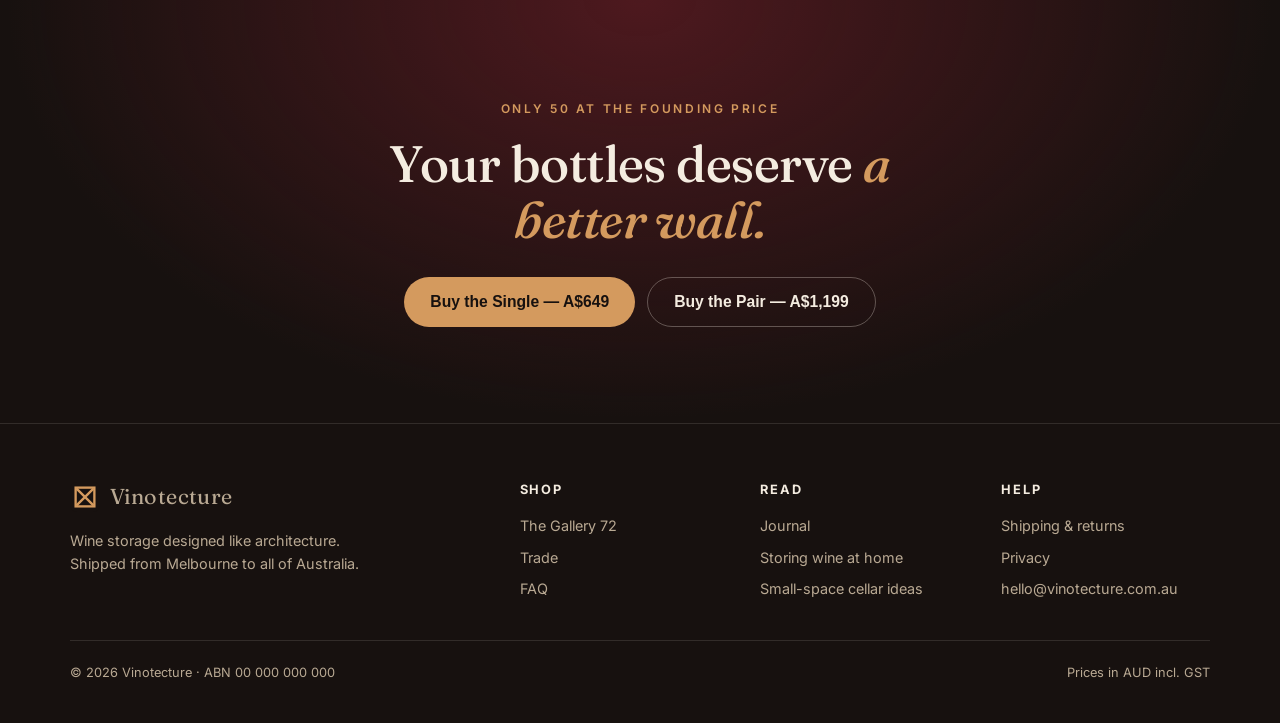
==== commit fe557e30: "Add files via upload" ====
--- a/index.html
+++ b/index.html
@@ -3,8 +3,8 @@
 <head>
 <meta charset="utf-8">
 <meta name="viewport" content="width=device-width,initial-scale=1">
-<title>72 Bottle Wine Rack Cabinet | The Cross 72 | Vinotecture Australia</title>
-<meta name="description" content="The Cross 72: a solid timber 72-bottle wine rack cabinet, 100 × 100 cm. Free-standing, cellar-ready, delivered Australia-wide. Founding-50 price A$649. Trade pricing for builders.">
+<title>72 Bottle Wine Rack Cabinet | The Gallery 72 | Vinotecture Australia</title>
+<meta name="description" content="The Gallery 72: a solid timber 72-bottle wine rack cabinet, 100 × 100 cm. Free-standing, cellar-ready, delivered Australia-wide. Founding-50 price A$649. Trade pricing for builders.">
 <link rel="canonical" href="https://vinotecture.com.au/">
 <meta name="theme-color" content="#17110f">
 <link rel="icon" href="assets/favicon.svg" type="image/svg+xml">
@@ -12,7 +12,7 @@
 <!-- Open Graph / social -->
 <meta property="og:type" content="product">
 <meta property="og:site_name" content="Vinotecture">
-<meta property="og:title" content="The Cross 72 — 72 Bottle Timber Wine Rack Cabinet">
+<meta property="og:title" content="The Gallery 72 — 72 Bottle Timber Wine Rack Cabinet">
 <meta property="og:description" content="A statement wine wall in one piece. 72 bottles, 100 × 100 cm, delivered Australia-wide.">
 <meta property="og:url" content="https://vinotecture.com.au/">
 <meta property="og:image" content="https://vinotecture.com.au/assets/og-image.png">
@@ -30,14 +30,14 @@
   "@context":"https://schema.org",
   "@graph":[
     {"@type":"Organization","@id":"https://vinotecture.com.au/#org","name":"Vinotecture","url":"https://vinotecture.com.au/","logo":"https://vinotecture.com.au/assets/favicon.svg","email":"hello@vinotecture.com.au","areaServed":"AU"},
-    {"@type":"Product","name":"The Cross 72 — 72 Bottle Timber Wine Rack Cabinet","image":["https://vinotecture.com.au/assets/og-image.png"],
-     "description":"Free-standing solid timber wine rack cabinet with X-divider display. Holds 72 bottles. 100 cm H × 100 cm W × 30 cm D.",
-     "sku":"VT-X72-RUS","brand":{"@type":"Brand","name":"Vinotecture"},"material":"Solid timber","color":"Rustic",
+    {"@type":"Product","name":"The Gallery 72 — 72 Bottle Timber Wine Rack Cabinet","image":["https://vinotecture.com.au/assets/photos/wine-rack-display-top-filled.jpg","https://vinotecture.com.au/assets/photos/wine-rack-display-top-left.jpg","https://vinotecture.com.au/assets/photos/wine-rack-display-top-right.jpg"],
+     "description":"Free-standing solid timber wine rack with individual bottle slots and an angled display top. Holds 72 bottles. 100 cm H × 100 cm W × 30 cm D.",
+     "sku":"VT-X72-RUS","brand":{"@type":"Brand","name":"Vinotecture"},"material":"Solid timber","color":"Natural",
      "offers":{"@type":"Offer","url":"https://vinotecture.com.au/","priceCurrency":"AUD","price":"649.00","availability":"https://schema.org/InStock","itemCondition":"https://schema.org/NewCondition","seller":{"@id":"https://vinotecture.com.au/#org"},
        "shippingDetails":{"@type":"OfferShippingDetails","shippingDestination":{"@type":"DefinedRegion","addressCountry":"AU"}},
        "hasMerchantReturnPolicy":{"@type":"MerchantReturnPolicy","applicableCountry":"AU","returnPolicyCategory":"https://schema.org/MerchantReturnFiniteReturnWindow","merchantReturnDays":30}}},
     {"@type":"FAQPage","mainEntity":[
-      {"@type":"Question","name":"How many bottles does the Cross 72 hold?","acceptedAnswer":{"@type":"Answer","text":"72 standard 750 ml bottles: four triangular bays inside the X divider, plus a display row along the top."}},
+      {"@type":"Question","name":"How many bottles does the Gallery 72 hold?","acceptedAnswer":{"@type":"Answer","text":"72 standard 750 ml bottles in individual slots, with an angled display shelf along the top that shows off your best labels."}},
       {"@type":"Question","name":"Does it come assembled?","acceptedAnswer":{"@type":"Answer","text":"It ships flat-packed with all hardware and takes about 30–45 minutes with a screwdriver. Assembly is available in Melbourne metro."}},
       {"@type":"Question","name":"Do you offer trade pricing for builders?","acceptedAnswer":{"@type":"Answer","text":"Yes. Builders, designers and cabinet makers with an ABN get trade pricing from 3 units, tax invoices and site delivery."}}
     ]}
@@ -69,21 +69,25 @@
 <header class="hero">
   <div class="wrap">
     <div>
-      <span class="eyebrow">The Cross 72 · Solid timber wine cabinet</span>
+      <span class="eyebrow">The Gallery 72 · Solid timber wine cabinet</span>
       <h1>A wine wall,<br><em>in one piece.</em></h1>
-      <p class="lede">72 bottles in a single 1-metre square of rustic timber. Drop it into a cellar, a butler's pantry or an empty corner of the living room — and it's the first thing people ask about.</p>
+      <p class="lede">72 bottles in a single 1-metre square of solid timber. Drop it into a cellar, a butler's pantry or an empty corner of the living room — and it's the first thing people ask about.</p>
       <div class="price-tag"><span class="now">A$649</span><span class="save">Founding-50 price</span></div>
       <p class="stock"><i></i> In stock in Melbourne · ships in 1–2 business days</p>
       <div class="cta-row">
-        <button class="btn btn-primary" data-buy="single">Buy the Cross 72</button>
+        <button class="btn btn-primary" data-buy="single">Buy the Gallery 72</button>
         <a class="btn btn-ghost" href="#trade">Trade pricing →</a>
       </div>
       <div class="trust"><span>Delivered Australia-wide</span><span>30-day returns</span><span>Afterpay &amp; Zip</span><span>Tax invoice for ABN holders</span></div>
     </div>
     <div class="hero-art">
       <div class="frame">
-        <!-- Replace with your own product photo: assets/photos/hero.jpg (see README) -->
-        <img src="assets/rack.svg" alt="The Cross 72 timber wine rack cabinet holding 72 bottles" width="400" height="420">
+        <img id="hero-img" src="assets/photos/wine-rack-display-top-filled.jpg" alt="The Gallery 72 timber wine rack filled with bottles, with labels on show along the angled display top" width="750" height="750" fetchpriority="high">
+      </div>
+      <div class="thumbs" role="group" aria-label="Product photos">
+        <button class="thumb" aria-pressed="true" data-src="assets/photos/wine-rack-display-top-filled.jpg" data-alt="The Gallery 72 timber wine rack filled with bottles, with labels on show along the angled display top"><img src="assets/photos/wine-rack-display-top-filled.jpg" alt="Filled with bottles" width="750" height="750"></button>
+        <button class="thumb" aria-pressed="false" data-src="assets/photos/wine-rack-display-top-left.jpg" data-alt="The Gallery 72 empty, showing individual timber bottle slots and the angled display top"><img src="assets/photos/wine-rack-display-top-left.jpg" alt="Empty, from the left" width="750" height="750" loading="lazy"></button>
+        <button class="thumb" aria-pressed="false" data-src="assets/photos/wine-rack-display-top-right.jpg" data-alt="The Gallery 72 empty, viewed from the right"><img src="assets/photos/wine-rack-display-top-right.jpg" alt="Empty, from the right" width="750" height="750" loading="lazy"></button>
       </div>
       <div class="badge-72"><b>72</b><small>bottles · 1 m²</small></div>
     </div>
@@ -118,7 +122,7 @@
       <div>
         <h3>Furniture first, storage second.</h3>
         <ul>
-          <li>The X-divider turns 72 bottles into a graphic feature, not clutter.</li>
+          <li>Neat columns of bottles and a labels-out display top read as a feature, not clutter.</li>
           <li>Free-standing — no renovation, no trades, no waiting.</li>
           <li>30 cm deep, so it lives happily in a hallway, dining room or under the stairs.</li>
           <li>Wall-anchoring kit included for homes with kids and pets.</li>
@@ -133,7 +137,7 @@
         <h3>Store it properly. See it all at once.</h3>
         <ul>
           <li>Bottles rest on their side, keeping corks moist for cellaring.</li>
-          <li>Four bays — sort by red, white, sparkling and "don't touch".</li>
+          <li>Individual slots — sort by region, vintage or "don't touch", and find any bottle in seconds.</li>
           <li>Top display row for the bottles you're proud of.</li>
           <li>Open timber lets air move; no glass, no compressor, no noise.</li>
         </ul>
@@ -162,12 +166,12 @@
 <section class="features">
   <div class="wrap">
     <div class="reveal">
-      <span class="eyebrow">Why the Cross 72</span>
+      <span class="eyebrow">Why the Gallery 72</span>
       <h2>Built like furniture.<br><em>Priced like a rack.</em></h2>
     </div>
     <div class="grid-3">
-      <article class="card reveal"><div class="ico">✕</div><h3>The X that sells it</h3><p>Diagonal dividers create four bays that hold bottles securely and make the rack look like a deliberate design piece.</p></article>
-      <article class="card reveal"><div class="ico">▦</div><h3>Rustic solid timber</h3><p>Warm, natural grain with a rustic finish that suits Hamptons, farmhouse, industrial and modern interiors.</p></article>
+      <article class="card reveal"><div class="ico">◢</div><h3>The display top</h3><p>An angled shelf along the top shows your best labels face-out, so the rack looks like a deliberate design piece.</p></article>
+      <article class="card reveal"><div class="ico">▦</div><h3>Natural solid timber</h3><p>Warm, natural grain that suits Hamptons, farmhouse, industrial and modern interiors — or stain it to match.</p></article>
       <article class="card reveal"><div class="ico">⇲</div><h3>Modular by design</h3><p>One square metre per unit. Line up two, three or six for a cellar wall that looks custom-built.</p></article>
       <article class="card reveal"><div class="ico">◎</div><h3>Cork-friendly storage</h3><p>Horizontal resting keeps corks in contact with the wine — the way serious collectors store.</p></article>
       <article class="card reveal"><div class="ico">⚓</div><h3>Safety included</h3><p>Comes with a wall-anchoring kit. We recommend anchoring every free-standing cabinet.</p></article>
@@ -180,7 +184,7 @@
 <section class="specs" id="specs">
   <div class="wrap">
     <div class="dims reveal">
-      <img src="assets/rack.svg" alt="Cross 72 dimensions: 100 cm high, 100 cm wide, 30 cm deep" width="400" height="420" loading="lazy">
+      <img src="assets/photos/wine-rack-display-top-left.jpg" alt="Gallery 72 dimensions: 100 cm high, 100 cm wide, 30 cm deep" width="750" height="750" loading="lazy">
       <span class="w">← 100 cm →</span><span class="h">← 100 cm →</span>
     </div>
     <div class="reveal">
@@ -189,7 +193,7 @@
       <table class="spec-table">
         <tr><th>Capacity</th><td>72 × 750 ml bottles</td></tr>
         <tr><th>Assembled size</th><td>100 cm H × 100 cm W × 30 cm D</td></tr>
-        <tr><th>Material</th><td>Solid timber, rustic finish</td></tr>
+        <tr><th>Material</th><td>Solid timber, natural finish</td></tr>
         <tr><th>Mounting</th><td>Free-standing (anchoring kit included)</td></tr>
         <tr><th>Assembly</th><td>Flat-pack, ~40 minutes, hardware included</td></tr>
         <tr><th>Delivery</th><td>VIC 2–4 business days · other states 4–8</td></tr>
@@ -205,7 +209,7 @@
     <div class="center reveal">
       <span class="eyebrow">Founding-50 pricing</span>
       <h2>Pick your <em>wall.</em></h2>
-      <p class="lede">These prices are for our first 50 racks. After that the Cross 72 moves to A$849.</p>
+      <p class="lede">These prices are for our first 50 racks. After that the Gallery 72 moves to A$849.</p>
     </div>
     <div class="tiers">
       <div class="tier reveal">
@@ -238,7 +242,7 @@
     <div class="reveal">
       <span class="eyebrow">For builders &amp; designers</span>
       <h2>Spec a cellar wall <em>this afternoon.</em></h2>
-      <p class="lede">Custom wine joinery runs into thousands and weeks of lead time. The Cross 72 arrives in days, installs in under an hour, and gives your clients the wine-wall moment at the walkthrough.</p>
+      <p class="lede">Custom wine joinery runs into thousands and weeks of lead time. The Gallery 72 arrives in days, installs in under an hour, and gives your clients the wine-wall moment at the walkthrough.</p>
       <div class="perks">
         <div class="perk"><b>A$549</b><p>per unit from 3 units, delivered to site</p></div>
         <div class="perk"><b>48 h</b><p>dispatch on in-stock orders across Australia</p></div>
@@ -289,7 +293,7 @@
 <section class="faq" id="faq">
   <div class="wrap">
     <div class="reveal"><span class="eyebrow">Questions</span><h2>Good to <em>know.</em></h2></div>
-    <details><summary>How many bottles does it hold?</summary><p>72 standard 750 ml bottles: four triangular bays inside the X divider, plus a display row along the top. Champagne and magnum bottles fit in the larger bay positions.</p></details>
+    <details><summary>How many bottles does it hold?</summary><p>72 standard 750 ml bottles in individual slots, plus an angled display shelf along the top for your favourite labels.</p></details>
     <details><summary>Does it come assembled?</summary><p>It ships flat-packed with all hardware and takes about 30–45 minutes with a screwdriver. Assembly is available in Melbourne metro — ask us.</p></details>
     <details><summary>How much is delivery?</summary><p>Free to metro areas on the Single, and free Australia-wide on the Pair. Regional delivery for a Single is quoted at checkout. VIC orders usually arrive in 2–4 business days, other states in 4–8.</p></details>
     <details><summary>Is it safe with kids around?</summary><p>Every rack includes a wall-anchoring kit. Like any tall free-standing furniture, please anchor it to the wall.</p></details>
@@ -318,7 +322,7 @@
         <a class="logo" href="./"><img src="assets/favicon.svg" alt="" width="30" height="30">Vinotecture</a>
         <p style="margin-top:14px;max-width:36ch">Wine storage designed like architecture. Shipped from Melbourne to all of Australia.</p>
       </div>
-      <div><h4>Shop</h4><ul><li><a href="#pricing">The Cross 72</a></li><li><a href="#trade">Trade</a></li><li><a href="#faq">FAQ</a></li></ul></div>
+      <div><h4>Shop</h4><ul><li><a href="#pricing">The Gallery 72</a></li><li><a href="#trade">Trade</a></li><li><a href="#faq">FAQ</a></li></ul></div>
       <div><h4>Read</h4><ul><li><a href="journal/">Journal</a></li><li><a href="journal/how-to-store-wine-at-home-australia.html">Storing wine at home</a></li><li><a href="journal/wine-cellar-ideas-small-spaces.html">Small-space cellar ideas</a></li></ul></div>
       <div><h4>Help</h4><ul><li><a href="shipping-returns.html">Shipping &amp; returns</a></li><li><a href="privacy.html">Privacy</a></li><li><a href="mailto:hello@vinotecture.com.au">hello@vinotecture.com.au</a></li></ul></div>
     </div>
@@ -326,7 +330,7 @@
   </div>
 </footer>
 
-<div class="buybar" aria-hidden="true"><div><b>A$649</b><br><small style="color:var(--muted)">The Cross 72 · 72 bottles</small></div><button class="btn btn-primary btn-sm" data-buy="single">Buy now</button></div>
+<div class="buybar" aria-hidden="true"><div><b>A$649</b><br><small style="color:var(--muted)">The Gallery 72 · 72 bottles</small></div><button class="btn btn-primary btn-sm" data-buy="single">Buy now</button></div>
 
 <script src="js/main.js" defer></script>
 </body>
--- a/css/styles.css
+++ b/css/styles.css
@@ -203,3 +203,14 @@
   body{padding-bottom:72px}
   .foot{grid-template-columns:1fr}
 }
+
+/* Product photos (white-background shots sit on a light card) */
+.hero-art .frame{background:#fff;padding:12px;overflow:hidden}
+.hero-art .frame img{width:100%;height:auto;aspect-ratio:1/1;object-fit:contain}
+.thumbs{display:flex;gap:10px;margin-top:12px}
+.thumb{flex:1;background:#fff;border:2px solid transparent;border-radius:12px;padding:4px;cursor:pointer;opacity:.85;transition:opacity .2s,border-color .2s}
+.thumb:hover{opacity:1}
+.thumb[aria-pressed="true"]{border-color:var(--timber);opacity:1}
+.thumb img{aspect-ratio:1/1;object-fit:contain;width:100%;height:auto}
+.badge-72{bottom:auto;top:24px}
+.dims img{background:#fff;border-radius:22px;width:100%;height:auto}
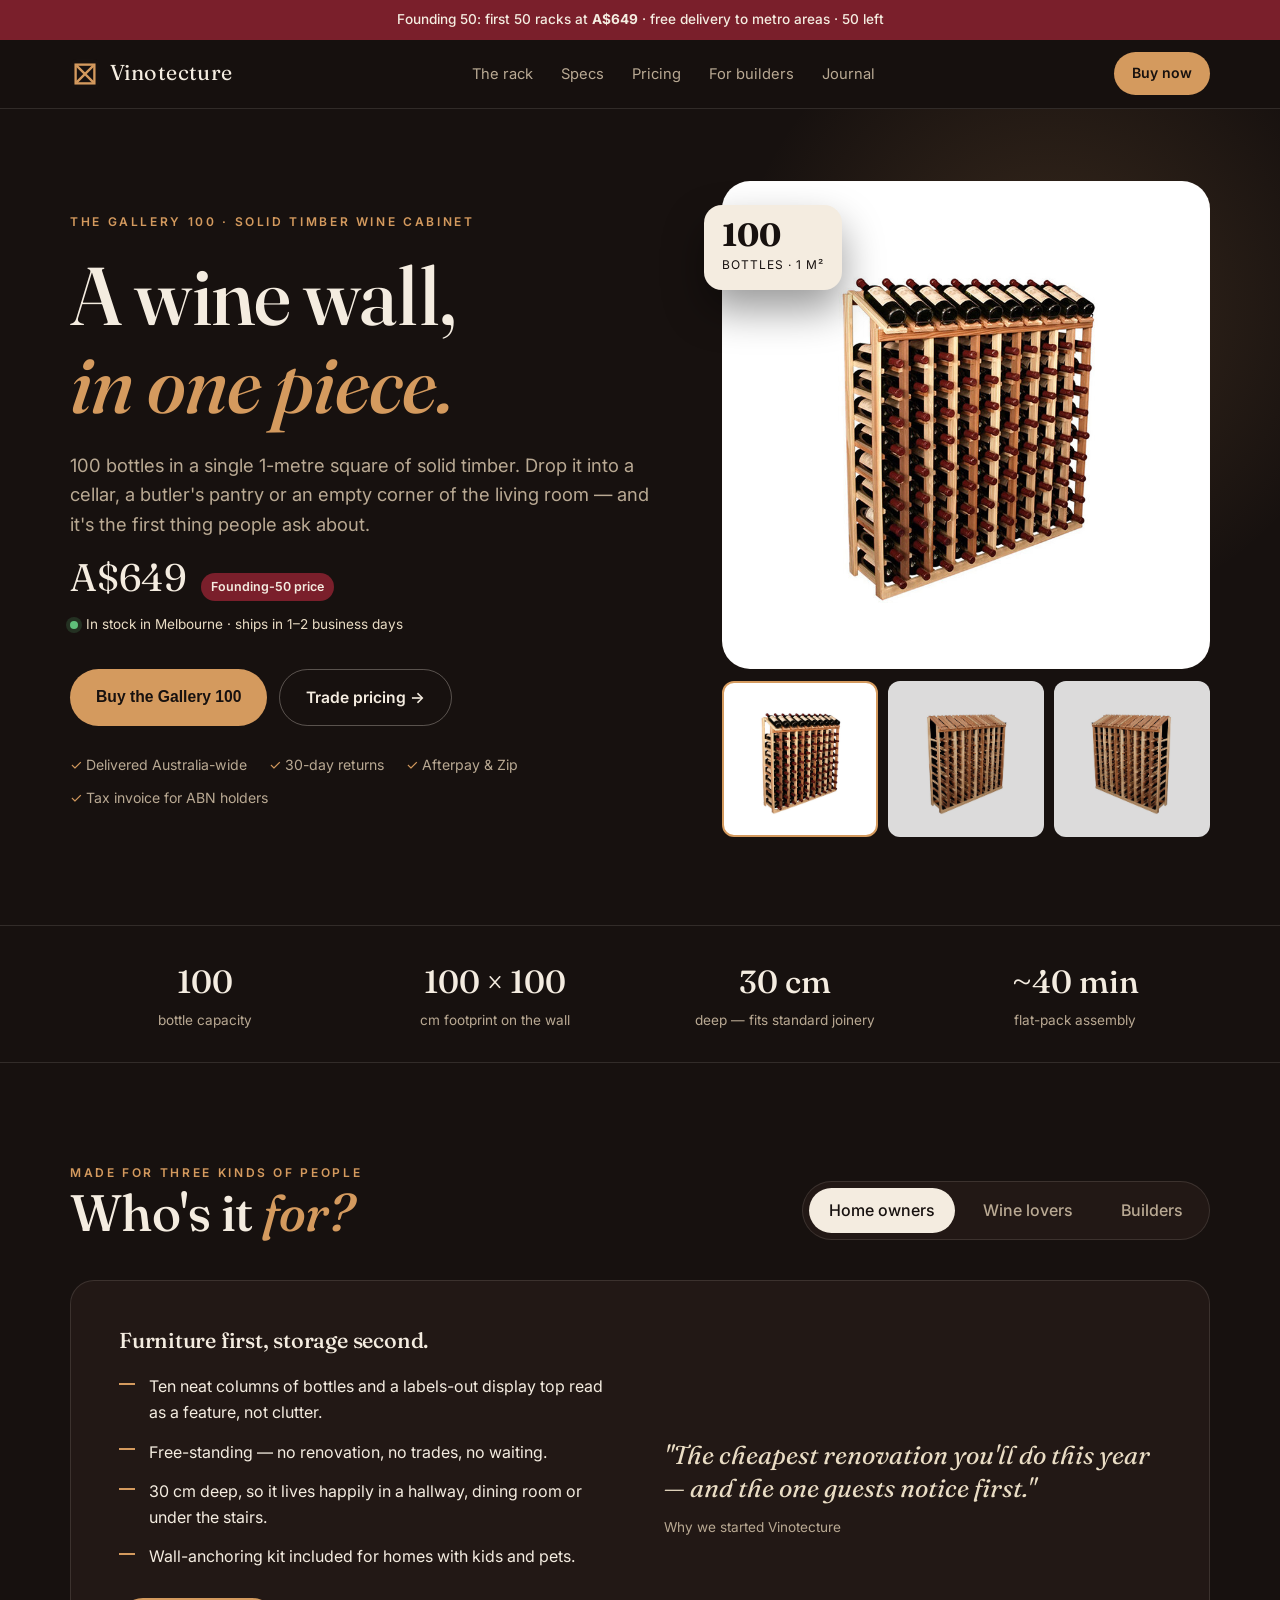
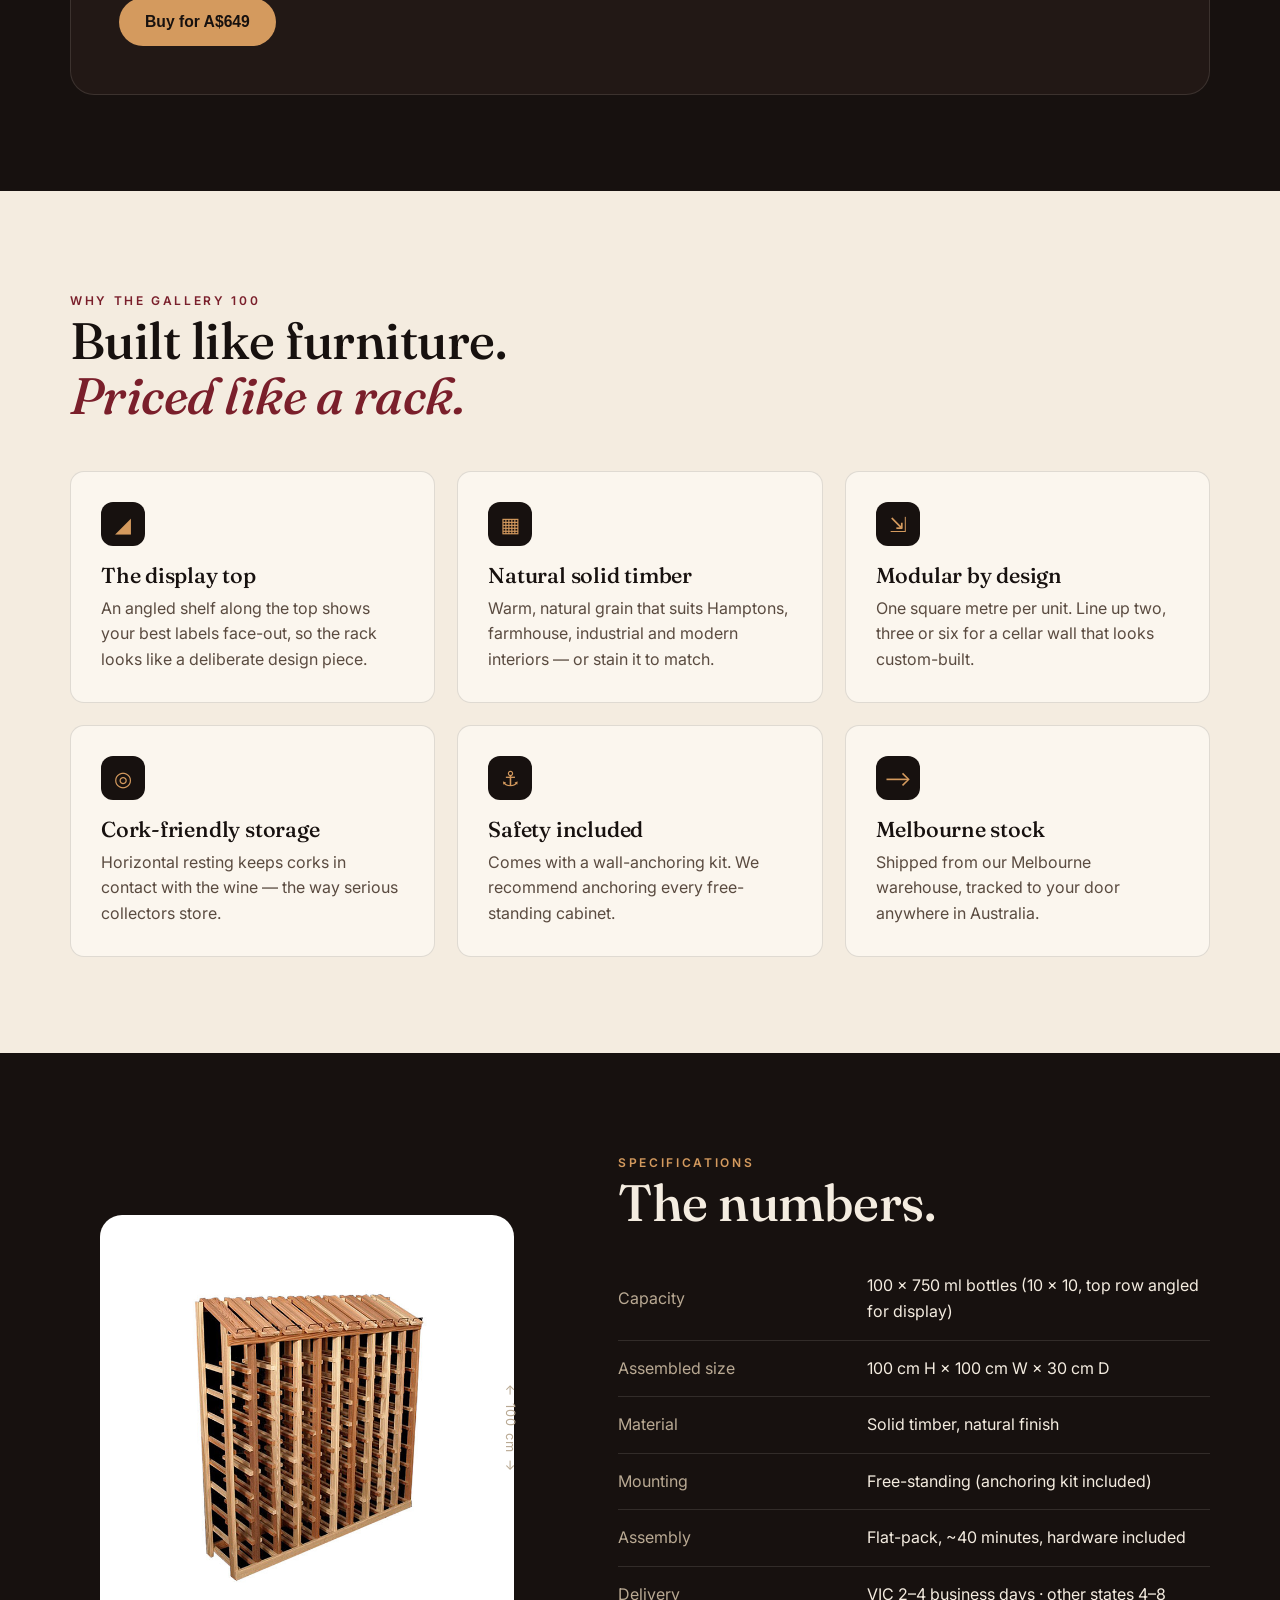
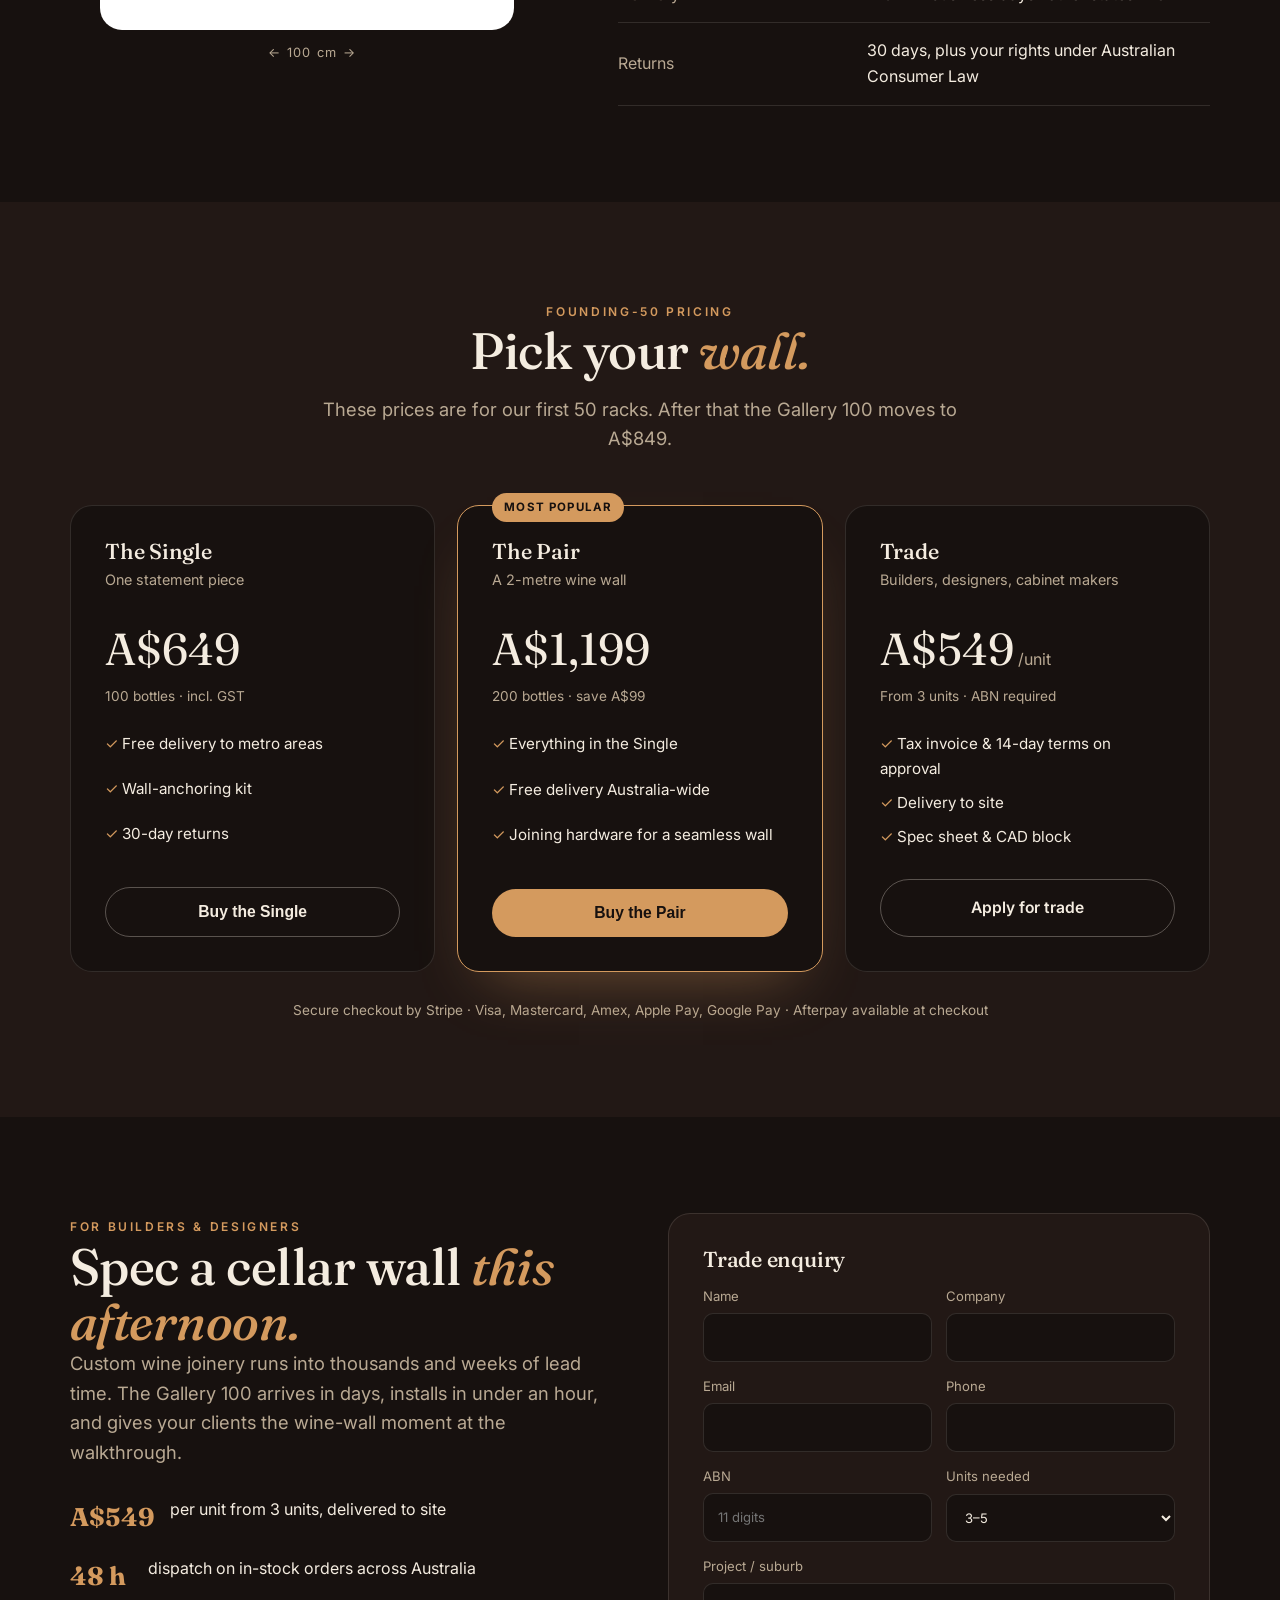
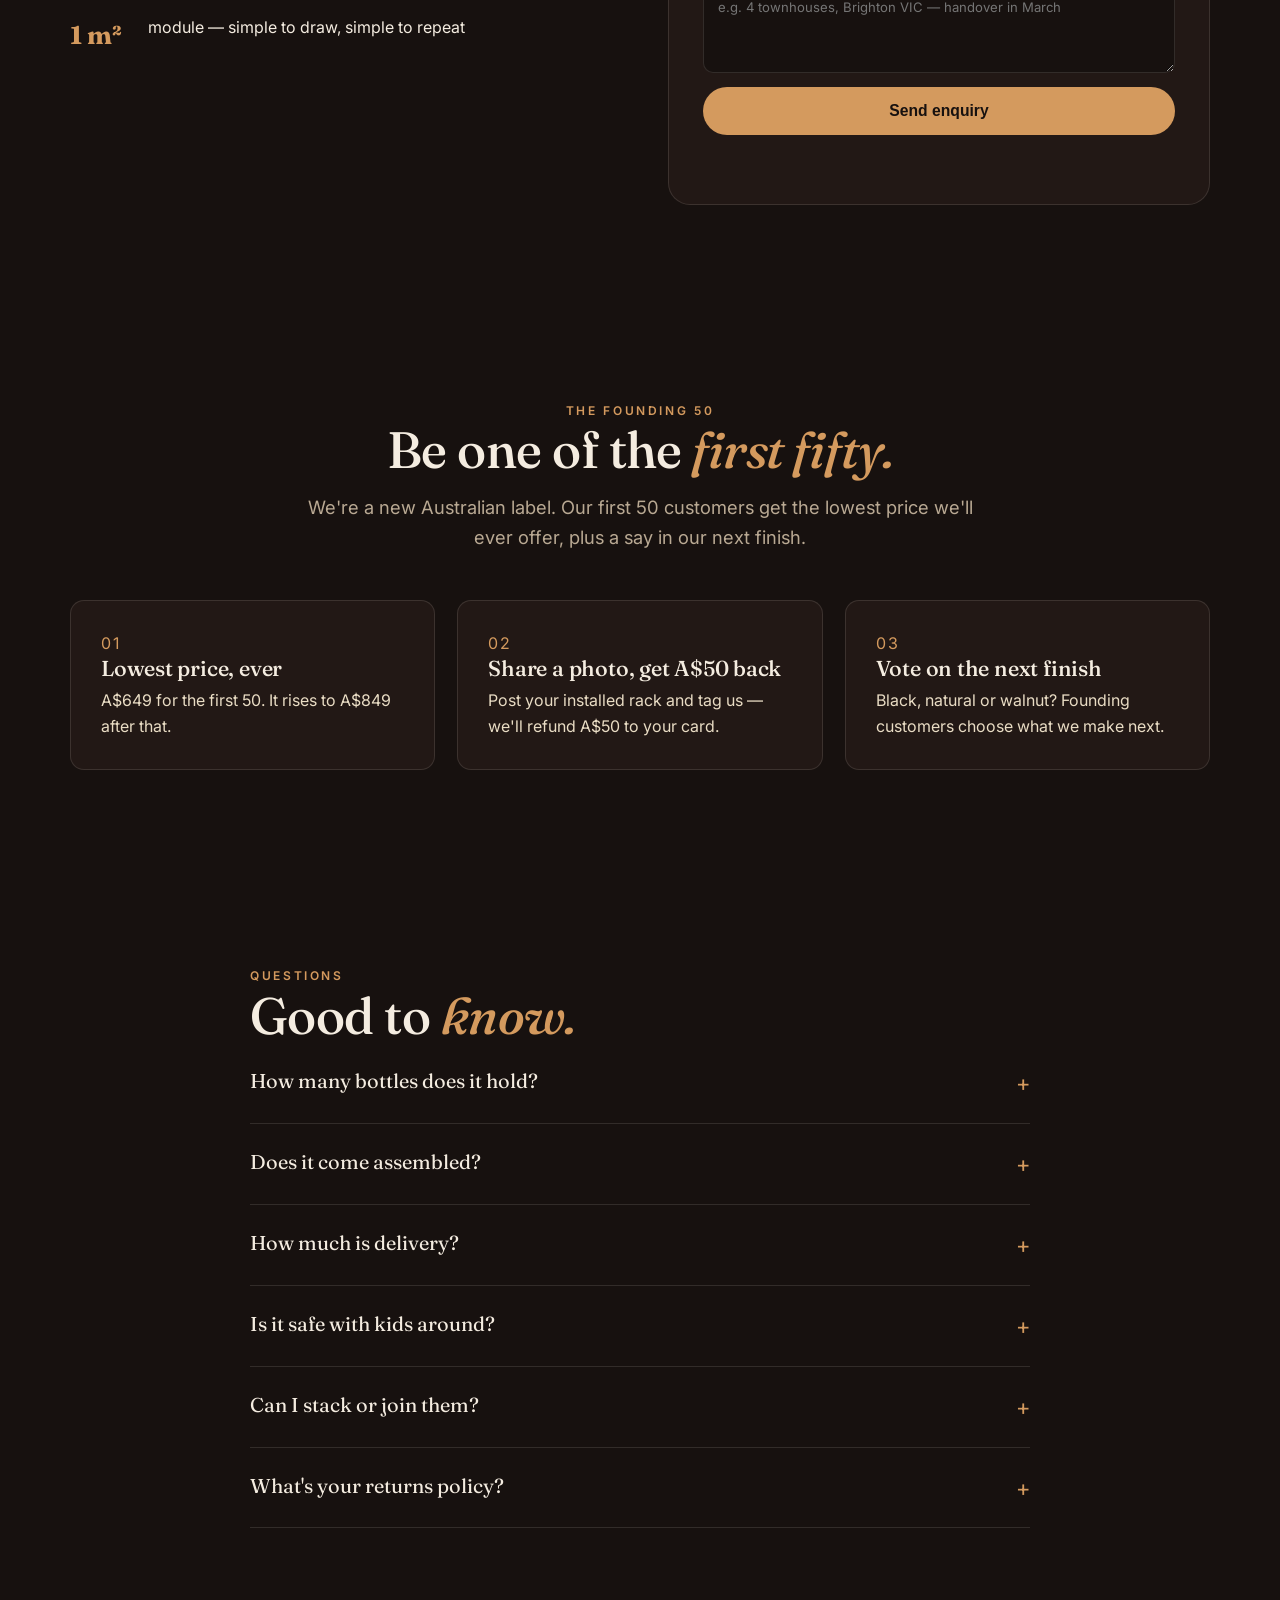
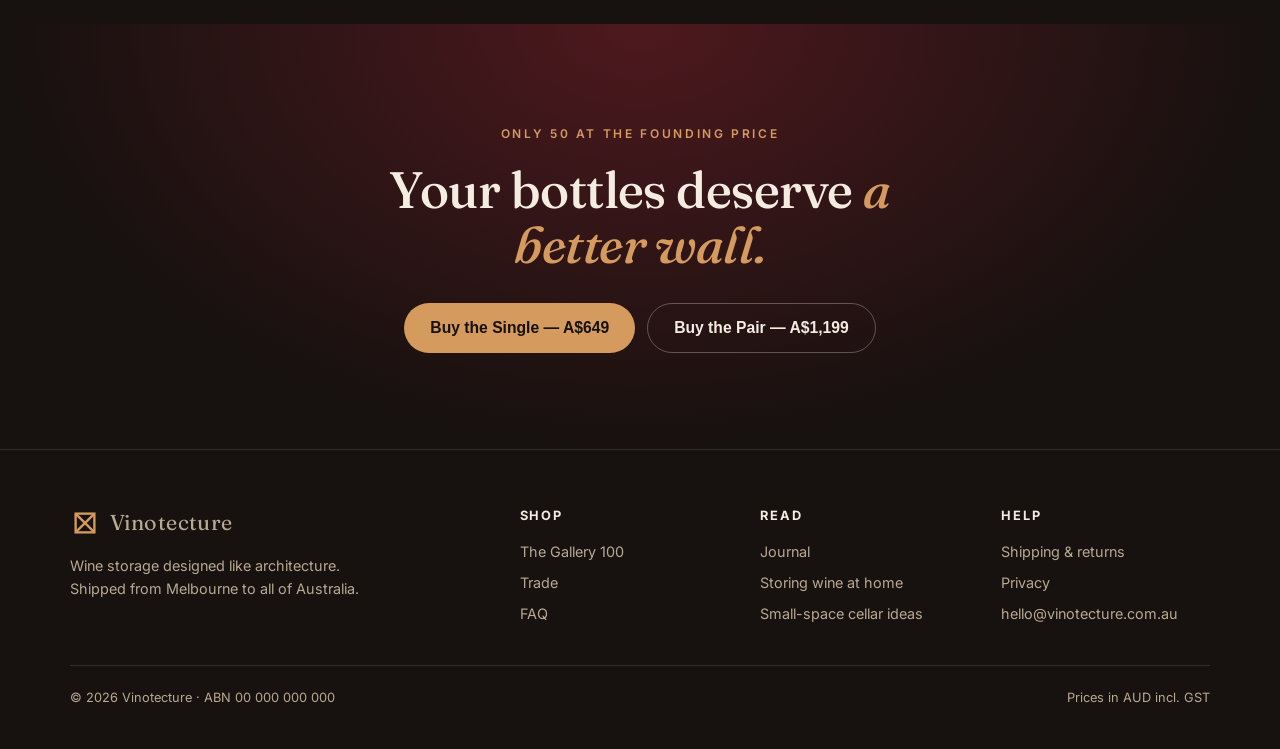
==== commit 77113f82: "Add files via upload" ====
--- a/index.html
+++ b/index.html
@@ -3,8 +3,8 @@
 <head>
 <meta charset="utf-8">
 <meta name="viewport" content="width=device-width,initial-scale=1">
-<title>72 Bottle Wine Rack Cabinet | The Gallery 72 | Vinotecture Australia</title>
-<meta name="description" content="The Gallery 72: a solid timber 72-bottle wine rack cabinet, 100 × 100 cm. Free-standing, cellar-ready, delivered Australia-wide. Founding-50 price A$649. Trade pricing for builders.">
+<title>100 Bottle Wine Rack Cabinet | The Gallery 100 | Vinotecture Australia</title>
+<meta name="description" content="The Gallery 100: a solid timber 100-bottle wine rack cabinet, 100 × 100 cm. Free-standing, cellar-ready, delivered Australia-wide. Founding-50 price A$649. Trade pricing for builders.">
 <link rel="canonical" href="https://vinotecture.com.au/">
 <meta name="theme-color" content="#17110f">
 <link rel="icon" href="assets/favicon.svg" type="image/svg+xml">
@@ -12,8 +12,8 @@
 <!-- Open Graph / social -->
 <meta property="og:type" content="product">
 <meta property="og:site_name" content="Vinotecture">
-<meta property="og:title" content="The Gallery 72 — 72 Bottle Timber Wine Rack Cabinet">
-<meta property="og:description" content="A statement wine wall in one piece. 72 bottles, 100 × 100 cm, delivered Australia-wide.">
+<meta property="og:title" content="The Gallery 100 — 100 Bottle Timber Wine Rack Cabinet">
+<meta property="og:description" content="A statement wine wall in one piece. 100 bottles, 100 × 100 cm, delivered Australia-wide.">
 <meta property="og:url" content="https://vinotecture.com.au/">
 <meta property="og:image" content="https://vinotecture.com.au/assets/og-image.png">
 <meta property="og:locale" content="en_AU">
@@ -30,14 +30,14 @@
   "@context":"https://schema.org",
   "@graph":[
     {"@type":"Organization","@id":"https://vinotecture.com.au/#org","name":"Vinotecture","url":"https://vinotecture.com.au/","logo":"https://vinotecture.com.au/assets/favicon.svg","email":"hello@vinotecture.com.au","areaServed":"AU"},
-    {"@type":"Product","name":"The Gallery 72 — 72 Bottle Timber Wine Rack Cabinet","image":["https://vinotecture.com.au/assets/photos/wine-rack-display-top-filled.jpg","https://vinotecture.com.au/assets/photos/wine-rack-display-top-left.jpg","https://vinotecture.com.au/assets/photos/wine-rack-display-top-right.jpg"],
-     "description":"Free-standing solid timber wine rack with individual bottle slots and an angled display top. Holds 72 bottles. 100 cm H × 100 cm W × 30 cm D.",
-     "sku":"VT-X72-RUS","brand":{"@type":"Brand","name":"Vinotecture"},"material":"Solid timber","color":"Natural",
+    {"@type":"Product","name":"The Gallery 100 — 100 Bottle Timber Wine Rack Cabinet","image":["https://vinotecture.com.au/assets/photos/wine-rack-display-top-filled.jpg","https://vinotecture.com.au/assets/photos/wine-rack-display-top-left.jpg","https://vinotecture.com.au/assets/photos/wine-rack-display-top-right.jpg"],
+     "description":"Free-standing solid timber wine rack with individual bottle slots and an angled display top. Holds 100 bottles. 100 cm H × 100 cm W × 30 cm D.",
+     "sku":"VT-G100-NAT","brand":{"@type":"Brand","name":"Vinotecture"},"material":"Solid timber","color":"Natural",
      "offers":{"@type":"Offer","url":"https://vinotecture.com.au/","priceCurrency":"AUD","price":"649.00","availability":"https://schema.org/InStock","itemCondition":"https://schema.org/NewCondition","seller":{"@id":"https://vinotecture.com.au/#org"},
        "shippingDetails":{"@type":"OfferShippingDetails","shippingDestination":{"@type":"DefinedRegion","addressCountry":"AU"}},
        "hasMerchantReturnPolicy":{"@type":"MerchantReturnPolicy","applicableCountry":"AU","returnPolicyCategory":"https://schema.org/MerchantReturnFiniteReturnWindow","merchantReturnDays":30}}},
     {"@type":"FAQPage","mainEntity":[
-      {"@type":"Question","name":"How many bottles does the Gallery 72 hold?","acceptedAnswer":{"@type":"Answer","text":"72 standard 750 ml bottles in individual slots, with an angled display shelf along the top that shows off your best labels."}},
+      {"@type":"Question","name":"How many bottles does the Gallery 100 hold?","acceptedAnswer":{"@type":"Answer","text":"100 standard 750 ml bottles: 10 columns of individual slots, with the top row angled to show your best labels face-out."}},
       {"@type":"Question","name":"Does it come assembled?","acceptedAnswer":{"@type":"Answer","text":"It ships flat-packed with all hardware and takes about 30–45 minutes with a screwdriver. Assembly is available in Melbourne metro."}},
       {"@type":"Question","name":"Do you offer trade pricing for builders?","acceptedAnswer":{"@type":"Answer","text":"Yes. Builders, designers and cabinet makers with an ABN get trade pricing from 3 units, tax invoices and site delivery."}}
     ]}
@@ -69,34 +69,34 @@
 <header class="hero">
   <div class="wrap">
     <div>
-      <span class="eyebrow">The Gallery 72 · Solid timber wine cabinet</span>
+      <span class="eyebrow">The Gallery 100 · Solid timber wine cabinet</span>
       <h1>A wine wall,<br><em>in one piece.</em></h1>
-      <p class="lede">72 bottles in a single 1-metre square of solid timber. Drop it into a cellar, a butler's pantry or an empty corner of the living room — and it's the first thing people ask about.</p>
+      <p class="lede">100 bottles in a single 1-metre square of solid timber. Drop it into a cellar, a butler's pantry or an empty corner of the living room — and it's the first thing people ask about.</p>
       <div class="price-tag"><span class="now">A$649</span><span class="save">Founding-50 price</span></div>
       <p class="stock"><i></i> In stock in Melbourne · ships in 1–2 business days</p>
       <div class="cta-row">
-        <button class="btn btn-primary" data-buy="single">Buy the Gallery 72</button>
+        <button class="btn btn-primary" data-buy="single">Buy the Gallery 100</button>
         <a class="btn btn-ghost" href="#trade">Trade pricing →</a>
       </div>
       <div class="trust"><span>Delivered Australia-wide</span><span>30-day returns</span><span>Afterpay &amp; Zip</span><span>Tax invoice for ABN holders</span></div>
     </div>
     <div class="hero-art">
       <div class="frame">
-        <img id="hero-img" src="assets/photos/wine-rack-display-top-filled.jpg" alt="The Gallery 72 timber wine rack filled with bottles, with labels on show along the angled display top" width="750" height="750" fetchpriority="high">
+        <img id="hero-img" src="assets/photos/wine-rack-display-top-filled.jpg" alt="The Gallery 100 timber wine rack filled with bottles, with labels on show along the angled display top" width="750" height="750" fetchpriority="high">
       </div>
       <div class="thumbs" role="group" aria-label="Product photos">
-        <button class="thumb" aria-pressed="true" data-src="assets/photos/wine-rack-display-top-filled.jpg" data-alt="The Gallery 72 timber wine rack filled with bottles, with labels on show along the angled display top"><img src="assets/photos/wine-rack-display-top-filled.jpg" alt="Filled with bottles" width="750" height="750"></button>
-        <button class="thumb" aria-pressed="false" data-src="assets/photos/wine-rack-display-top-left.jpg" data-alt="The Gallery 72 empty, showing individual timber bottle slots and the angled display top"><img src="assets/photos/wine-rack-display-top-left.jpg" alt="Empty, from the left" width="750" height="750" loading="lazy"></button>
-        <button class="thumb" aria-pressed="false" data-src="assets/photos/wine-rack-display-top-right.jpg" data-alt="The Gallery 72 empty, viewed from the right"><img src="assets/photos/wine-rack-display-top-right.jpg" alt="Empty, from the right" width="750" height="750" loading="lazy"></button>
-      </div>
-      <div class="badge-72"><b>72</b><small>bottles · 1 m²</small></div>
+        <button class="thumb" aria-pressed="true" data-src="assets/photos/wine-rack-display-top-filled.jpg" data-alt="The Gallery 100 timber wine rack filled with bottles, with labels on show along the angled display top"><img src="assets/photos/wine-rack-display-top-filled.jpg" alt="Filled with bottles" width="750" height="750"></button>
+        <button class="thumb" aria-pressed="false" data-src="assets/photos/wine-rack-display-top-left.jpg" data-alt="The Gallery 100 empty, showing individual timber bottle slots and the angled display top"><img src="assets/photos/wine-rack-display-top-left.jpg" alt="Empty, from the left" width="750" height="750" loading="lazy"></button>
+        <button class="thumb" aria-pressed="false" data-src="assets/photos/wine-rack-display-top-right.jpg" data-alt="The Gallery 100 empty, viewed from the right"><img src="assets/photos/wine-rack-display-top-right.jpg" alt="Empty, from the right" width="750" height="750" loading="lazy"></button>
+      </div>
+      <div class="badge-cap"><b>100</b><small>bottles · 1 m²</small></div>
     </div>
   </div>
 </header>
 
 <div class="strip">
   <div class="wrap">
-    <div><b>72</b><span>bottle capacity</span></div>
+    <div><b>100</b><span>bottle capacity</span></div>
     <div><b>100 × 100</b><span>cm footprint on the wall</span></div>
     <div><b>30 cm</b><span>deep — fits standard joinery</span></div>
     <div><b>~40 min</b><span>flat-pack assembly</span></div>
@@ -122,7 +122,7 @@
       <div>
         <h3>Furniture first, storage second.</h3>
         <ul>
-          <li>Neat columns of bottles and a labels-out display top read as a feature, not clutter.</li>
+          <li>Ten neat columns of bottles and a labels-out display top read as a feature, not clutter.</li>
           <li>Free-standing — no renovation, no trades, no waiting.</li>
           <li>30 cm deep, so it lives happily in a hallway, dining room or under the stairs.</li>
           <li>Wall-anchoring kit included for homes with kids and pets.</li>
@@ -143,7 +143,7 @@
         </ul>
         <button class="btn btn-primary" data-buy="single">Buy for A$649</button>
       </div>
-      <p class="quote">"A case a month fills it in six. Then you'll want the second one."<small>The Pair saves A$99 — see pricing</small></p>
+      <p class="quote">"A case a month fills it in about eight. Then you'll want the second one."<small>The Pair saves A$99 — see pricing</small></p>
     </div>
 
     <div class="panel reveal" role="tabpanel" id="p-build" aria-labelledby="t-build" hidden>
@@ -157,7 +157,7 @@
         </ul>
         <a class="btn btn-primary" href="#trade">Get trade pricing</a>
       </div>
-      <p class="quote">"Specs like a cabinet, installs like furniture."<small>1 module = 72 bottles · 3 modules ≈ 216-bottle cellar wall</small></p>
+      <p class="quote">"Specs like a cabinet, installs like furniture."<small>1 module = 100 bottles · 3 modules = a 300-bottle cellar wall</small></p>
     </div>
   </div>
 </section>
@@ -166,7 +166,7 @@
 <section class="features">
   <div class="wrap">
     <div class="reveal">
-      <span class="eyebrow">Why the Gallery 72</span>
+      <span class="eyebrow">Why the Gallery 100</span>
       <h2>Built like furniture.<br><em>Priced like a rack.</em></h2>
     </div>
     <div class="grid-3">
@@ -184,14 +184,14 @@
 <section class="specs" id="specs">
   <div class="wrap">
     <div class="dims reveal">
-      <img src="assets/photos/wine-rack-display-top-left.jpg" alt="Gallery 72 dimensions: 100 cm high, 100 cm wide, 30 cm deep" width="750" height="750" loading="lazy">
+      <img src="assets/photos/wine-rack-display-top-left.jpg" alt="Gallery 100 dimensions: 100 cm high, 100 cm wide, 30 cm deep" width="750" height="750" loading="lazy">
       <span class="w">← 100 cm →</span><span class="h">← 100 cm →</span>
     </div>
     <div class="reveal">
       <span class="eyebrow">Specifications</span>
       <h2>The numbers.</h2>
       <table class="spec-table">
-        <tr><th>Capacity</th><td>72 × 750 ml bottles</td></tr>
+        <tr><th>Capacity</th><td>100 × 750 ml bottles (10 × 10, top row angled for display)</td></tr>
         <tr><th>Assembled size</th><td>100 cm H × 100 cm W × 30 cm D</td></tr>
         <tr><th>Material</th><td>Solid timber, natural finish</td></tr>
         <tr><th>Mounting</th><td>Free-standing (anchoring kit included)</td></tr>
@@ -209,19 +209,19 @@
     <div class="center reveal">
       <span class="eyebrow">Founding-50 pricing</span>
       <h2>Pick your <em>wall.</em></h2>
-      <p class="lede">These prices are for our first 50 racks. After that the Gallery 72 moves to A$849.</p>
+      <p class="lede">These prices are for our first 50 racks. After that the Gallery 100 moves to A$849.</p>
     </div>
     <div class="tiers">
       <div class="tier reveal">
         <h3>The Single</h3><p class="who">One statement piece</p>
-        <div class="amt">A$649</div><p class="per">72 bottles · incl. GST</p>
+        <div class="amt">A$649</div><p class="per">100 bottles · incl. GST</p>
         <ul><li>Free delivery to metro areas</li><li>Wall-anchoring kit</li><li>30-day returns</li></ul>
         <button class="btn btn-ghost" data-buy="single">Buy the Single</button>
       </div>
       <div class="tier hot reveal">
         <span class="flag">Most popular</span>
         <h3>The Pair</h3><p class="who">A 2-metre wine wall</p>
-        <div class="amt">A$1,199</div><p class="per">144 bottles · save A$99</p>
+        <div class="amt">A$1,199</div><p class="per">200 bottles · save A$99</p>
         <ul><li>Everything in the Single</li><li>Free delivery Australia-wide</li><li>Joining hardware for a seamless wall</li></ul>
         <button class="btn btn-primary" data-buy="pair">Buy the Pair</button>
       </div>
@@ -242,7 +242,7 @@
     <div class="reveal">
       <span class="eyebrow">For builders &amp; designers</span>
       <h2>Spec a cellar wall <em>this afternoon.</em></h2>
-      <p class="lede">Custom wine joinery runs into thousands and weeks of lead time. The Gallery 72 arrives in days, installs in under an hour, and gives your clients the wine-wall moment at the walkthrough.</p>
+      <p class="lede">Custom wine joinery runs into thousands and weeks of lead time. The Gallery 100 arrives in days, installs in under an hour, and gives your clients the wine-wall moment at the walkthrough.</p>
       <div class="perks">
         <div class="perk"><b>A$549</b><p>per unit from 3 units, delivered to site</p></div>
         <div class="perk"><b>48 h</b><p>dispatch on in-stock orders across Australia</p></div>
@@ -293,7 +293,7 @@
 <section class="faq" id="faq">
   <div class="wrap">
     <div class="reveal"><span class="eyebrow">Questions</span><h2>Good to <em>know.</em></h2></div>
-    <details><summary>How many bottles does it hold?</summary><p>72 standard 750 ml bottles in individual slots, plus an angled display shelf along the top for your favourite labels.</p></details>
+    <details><summary>How many bottles does it hold?</summary><p>100 standard 750 ml bottles: 10 columns of individual slots, with the top row angled to show your favourite labels face-out.</p></details>
     <details><summary>Does it come assembled?</summary><p>It ships flat-packed with all hardware and takes about 30–45 minutes with a screwdriver. Assembly is available in Melbourne metro — ask us.</p></details>
     <details><summary>How much is delivery?</summary><p>Free to metro areas on the Single, and free Australia-wide on the Pair. Regional delivery for a Single is quoted at checkout. VIC orders usually arrive in 2–4 business days, other states in 4–8.</p></details>
     <details><summary>Is it safe with kids around?</summary><p>Every rack includes a wall-anchoring kit. Like any tall free-standing furniture, please anchor it to the wall.</p></details>
@@ -322,7 +322,7 @@
         <a class="logo" href="./"><img src="assets/favicon.svg" alt="" width="30" height="30">Vinotecture</a>
         <p style="margin-top:14px;max-width:36ch">Wine storage designed like architecture. Shipped from Melbourne to all of Australia.</p>
       </div>
-      <div><h4>Shop</h4><ul><li><a href="#pricing">The Gallery 72</a></li><li><a href="#trade">Trade</a></li><li><a href="#faq">FAQ</a></li></ul></div>
+      <div><h4>Shop</h4><ul><li><a href="#pricing">The Gallery 100</a></li><li><a href="#trade">Trade</a></li><li><a href="#faq">FAQ</a></li></ul></div>
       <div><h4>Read</h4><ul><li><a href="journal/">Journal</a></li><li><a href="journal/how-to-store-wine-at-home-australia.html">Storing wine at home</a></li><li><a href="journal/wine-cellar-ideas-small-spaces.html">Small-space cellar ideas</a></li></ul></div>
       <div><h4>Help</h4><ul><li><a href="shipping-returns.html">Shipping &amp; returns</a></li><li><a href="privacy.html">Privacy</a></li><li><a href="mailto:hello@vinotecture.com.au">hello@vinotecture.com.au</a></li></ul></div>
     </div>
@@ -330,7 +330,7 @@
   </div>
 </footer>
 
-<div class="buybar" aria-hidden="true"><div><b>A$649</b><br><small style="color:var(--muted)">The Gallery 72 · 72 bottles</small></div><button class="btn btn-primary btn-sm" data-buy="single">Buy now</button></div>
+<div class="buybar" aria-hidden="true"><div><b>A$649</b><br><small style="color:var(--muted)">The Gallery 100 · 100 bottles</small></div><button class="btn btn-primary btn-sm" data-buy="single">Buy now</button></div>
 
 <script src="js/main.js" defer></script>
 </body>
--- a/css/styles.css
+++ b/css/styles.css
@@ -56,9 +56,9 @@
 .trust span::before{content:"✓ ";color:var(--timber)}
 .hero-art{position:relative}
 .hero-art .frame{background:linear-gradient(160deg,var(--ink-3),var(--ink-2));border:1px solid var(--line);border-radius:28px;padding:36px}
-.badge-72{position:absolute;left:-18px;bottom:28px;background:var(--cream);color:var(--ink);border-radius:18px;padding:14px 18px;box-shadow:0 20px 40px rgba(0,0,0,.4)}
-.badge-72 b{font-family:var(--serif);font-size:2rem;display:block;line-height:1}
-.badge-72 small{font-size:.75rem;letter-spacing:.08em;text-transform:uppercase}
+.badge-cap{position:absolute;left:-18px;bottom:28px;background:var(--cream);color:var(--ink);border-radius:18px;padding:14px 18px;box-shadow:0 20px 40px rgba(0,0,0,.4)}
+.badge-cap b{font-family:var(--serif);font-size:2rem;display:block;line-height:1}
+.badge-cap small{font-size:.75rem;letter-spacing:.08em;text-transform:uppercase}
 .stock{display:inline-flex;align-items:center;gap:8px;font-size:.85rem;color:var(--cream-2);margin-top:6px}
 .stock i{width:8px;height:8px;border-radius:50%;background:#5fbf7a;box-shadow:0 0 0 4px rgba(95,191,122,.18)}
 
@@ -198,7 +198,7 @@
   .panel,.panel.active{padding:28px}
   .tabs{width:100%;overflow-x:auto}
   .row-2{grid-template-columns:1fr}
-  .badge-72{left:8px}
+  .badge-cap{left:8px}
   .buybar{display:flex}
   body{padding-bottom:72px}
   .foot{grid-template-columns:1fr}
@@ -212,5 +212,5 @@
 .thumb:hover{opacity:1}
 .thumb[aria-pressed="true"]{border-color:var(--timber);opacity:1}
 .thumb img{aspect-ratio:1/1;object-fit:contain;width:100%;height:auto}
-.badge-72{bottom:auto;top:24px}
+.badge-cap{bottom:auto;top:24px}
 .dims img{background:#fff;border-radius:22px;width:100%;height:auto}
